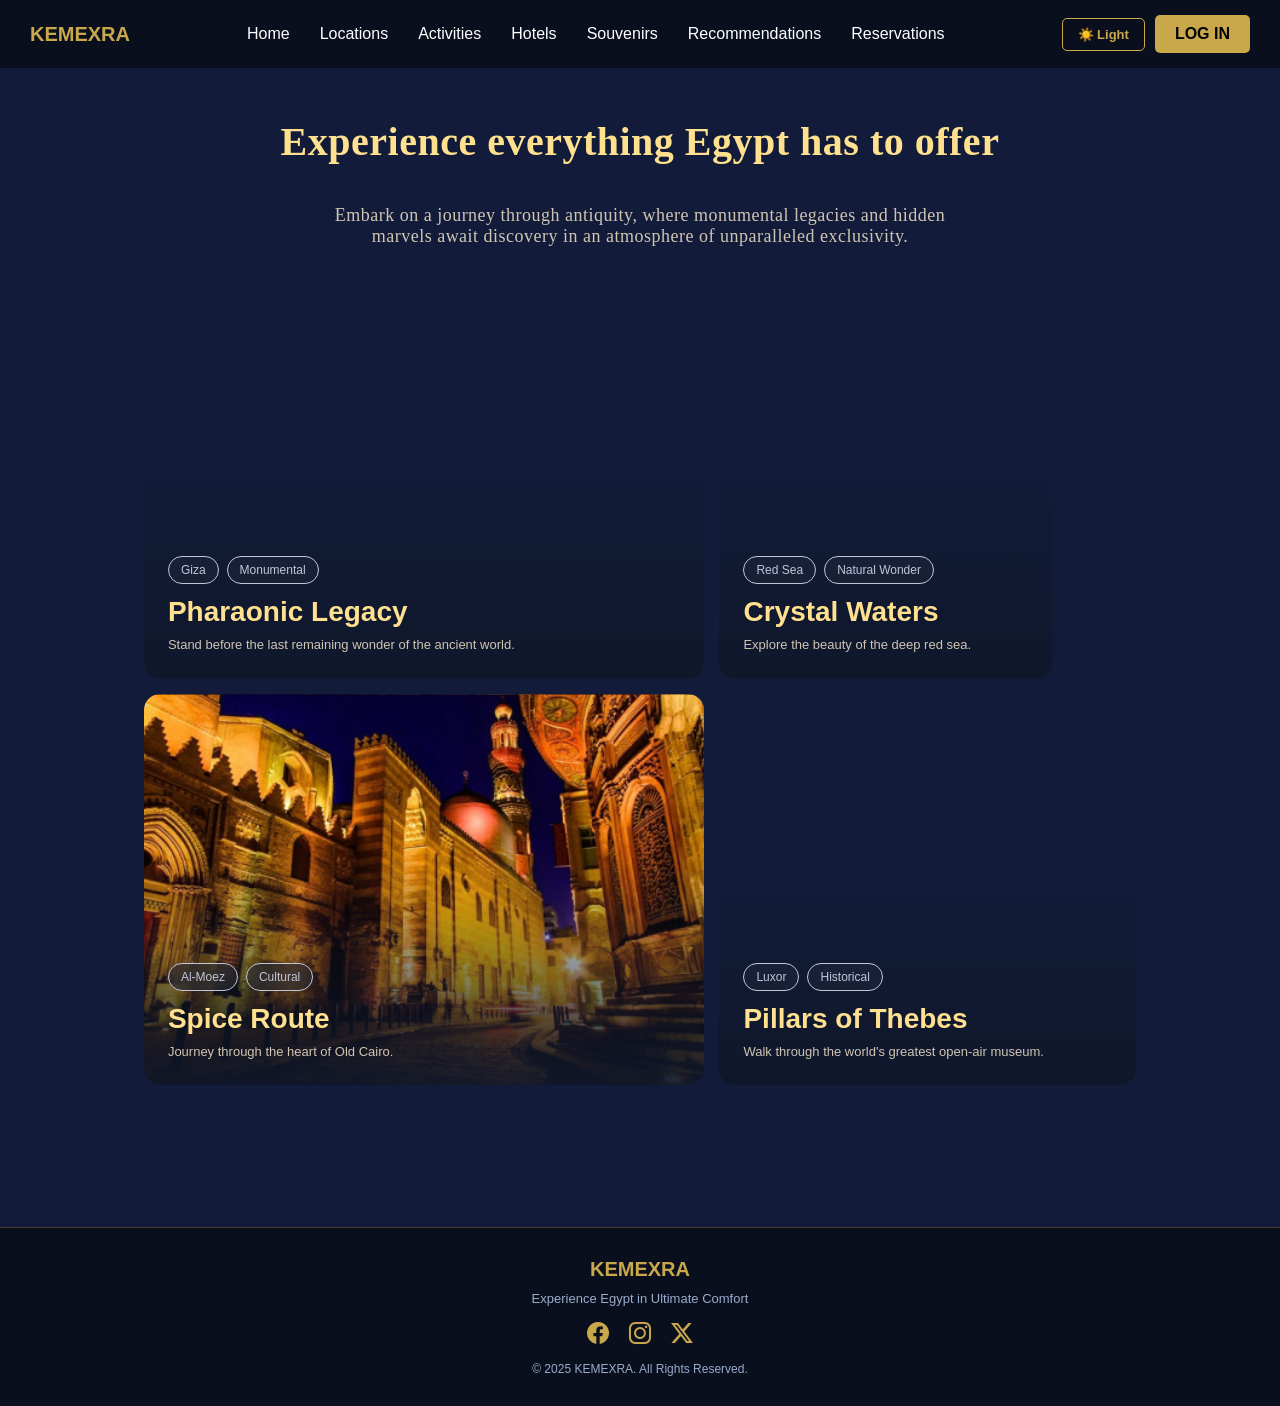
==== activities/activities.html @ dffeea9d "Update activities.html" ====
<!DOCTYPE html>
<html lang="en" dir="ltr">
<head>
    <meta charset="UTF-8">
    <title>KEMEXRA — Page Name</title>
    <link rel="stylesheet" href="https://cdn.jsdelivr.net/npm/bootstrap-icons@1.11.3/font/bootstrap-icons.min.css">
    <link rel="stylesheet" href="shared.css">
    <link rel="stylesheet" href="activities.css">
    <link rel="stylesheet" href="https://cdnjs.cloudflare.com/ajax/libs/font-awesome/6.7.2/css/all.min.css">
</head>
<body>

<!--  navbar  -->
<nav class="navbar">
    <div class="logo">KEMEXRA</div>
    <div class="nav-links">
        <a href="../index.html">Home</a>
        <a href="../locations/locations.html">Locations</a>
        <a href="../activities/activities.html">Activities</a>
        <a href="../hotels/hotels.html">Hotels</a>
        <a href="../souvenirs/souvenirs.html">Souvenirs</a>
        <a href="../Recommendations/rec.html">Recommendations</a>
        <a href="../reservations.html">Reservations</a>
    </div>
    <div style="display:flex; gap:10px; align-items:center;">
        <button class="theme-btn" onclick="toggleTheme()">☀️ Light</button>
        <a class="action-btn" href="login.html">LOG IN</a>
    </div>
</nav>
<!--  Default main page dark-->
<div id="dark-mode-layout">
    <div id="main-stage" class="not-active">
        <div class="yasso-default-activity-page" class="not-active">
        <div class="yasso-title-container">
            <h1 class="yasso-title">Experience everything Egypt has to offer</h1>
            <p class="yasso-title-description">Embark on a journey through antiquity, where monumental legacies and hidden marvels await discovery in an atmosphere of unparalleled exclusivity.</p>
        </div>
    
        <div class="yasso-locations">
            <div class="yasso-card yasso-sphinx" data-location="giza">
                <div class="yasso-tag-container">
                    <span class="yasso-tag">Giza</span>
                    <span class="yasso-tag">Monumental</span>
                </div>
                <h2 class="yasso-card-title">Pharaonic Legacy</h2>
                <p class="yasso-card-description">Stand before the last remaining wonder of the ancient world.</p>
            </div>

            <div class="yasso-card yasso-sharm" data-location="sharm">
                <div class="yasso-tag-container">
                    <span class="yasso-tag">Red Sea</span>
                    <span class="yasso-tag">Natural Wonder</span>
                </div>
                <h2 class="yasso-card-title">Crystal Waters</h2>
                <p class="yasso-card-description">Explore the beauty of the deep red sea.</p>
            </div>

            <div class="yasso-card yasso-luxor" data-location="luxor">
                <div class="yasso-tag-container">
                    <span class="yasso-tag">Luxor</span>
                    <span class="yasso-tag">Historical</span>
                </div>
                <h2 class="yasso-card-title">Pillars of Thebes</h2>
                <p class="yasso-card-description">Walk through the world's greatest open-air museum.</p>
            </div>

            <div class="yasso-card yasso-almoez" data-location="almoez">
                <div class="yasso-tag-container">
                    <span class="yasso-tag">Al-Moez</span>
                    <span class="yasso-tag">Cultural</span>
                </div>
                <h2 class="yasso-card-title">Spice Route</h2>
                <p class="yasso-card-description">Journey through the heart of Old Cairo.</p>
            </div>
        </div>
    </div>
</div>
<!-- Sphinx dark -->
<div id="sphinx-stage" class="not-active">
    <div class="tab-bar">
        <ul class="tab-content">
            <li data-target="sphinx-stage"><i class="bi bi-triangle-fill"></i></li>
            <li data-target="sharm-stage"><i class="bi bi-water"></i></li>
            <li data-target="luxor-stage"><i class="bi bi-bank"></i></li>
            <li data-target="khan-stage"><i class="bi bi-shop-window"></i></li>
            <li data-target="main-stage"><i class="bi bi-house-door-fill"></i></li>
        </ul>
    </div>
    <div class="sphinx-top-page">
        <h2 class="sphinx-title-mini">Giza Plateau</h2>
        <h1 class="sphinx-title">Pharonic Legacy</h1>
        <p class="sphinx-description">Stand before the last remaining wonder of the ancient world. An exclusive journey into the monumental triumphs of a civilization lost to time.</p>
    </div>
    
    <div class="yasso-sphinx-lower">
        <div class="yasso-history">
            <p class="yasso-sphinx-lower-tag">The Genesis</p>
            <h2 class="yasso-sphinx-card-title">Archeticts of Eternity</h2>
            <p class="yasso-sphinx-description">Constructed over 4,500 years ago, the pyramids stand as a testament to human ingenuity and divine ambition. Explore the inner chambers with our resident Egyptologists.</p>
            <a href="#" class="yasso-sphinx-link">Discover History</a>
        </div>
        <div class="yasso-sphinx-card">
            <div class="yasso-mini-icon-color"><i class="bi bi-key-fill"></i></div>
            <h3 class="yasso-mini-card-title">Private access</h3>
            <p class="yasso-mini-card-description">Exclusive before-hours entry to the Sphinx enclosure and private tomb access.</p>
            <a href="#" class="yasso-sphinx-link-low-effort">Request Access -></a>
        </div>
        <div class="yasso-sphinx-card-2">
            <div class="yasso-mini-icon-color"><i class="bi bi-car-front-fill"></i></div>
            <h3 class="yasso-mini-card-title">Dune Treks</h3>
            <p class="yasso-mini-card-description">Tear through the shifting Sahara dunes in high-performance 4x4s as the sun dips below the horizon.</p>
            <a href="#" class="yasso-sphinx-link-low-effort">View Itinerary -></a>
        </div>
    </div>
    <div class="yasso-extra-activity-sphinx">
        <div class="yasso-alittletotheleft">
        <p class="yasso-sphinx-lower-tag">Masterpiece</p>
            <h2 class="yasso-sphinx-card-title">The wonders of Egyptian engineering</h2>
            <p class="yasso-sphinx-description">Venture into the heart of the tombs with expert Egyptologists to witness the ingenuity that defined a civilization.</p>
            <a href="#" class="yasso-sphinx-link">Venture into the tombs</a>
        </div>
    </div>
    
</div>
<!-- Sharm dark -->
<div id="sharm-stage" class="not-active">
    <div class="tab-bar">
        <ul class="tab-content">
            <li data-target="sphinx-stage"><i class="bi bi-triangle-fill"></i></li>
            <li data-target="sharm-stage"><i class="bi bi-water"></i></li>
            <li data-target="luxor-stage"><i class="bi bi-bank"></i></li>
            <li data-target="khan-stage"><i class="bi bi-shop-window"></i></li>
            <li data-target="main-stage"><i class="bi bi-house-door-fill"></i></li>
        </ul>
    </div>
    <div class="sharm-top-page">
        <h2 class="sharm-title-mini">Deep Blue Sharm</h2>
        <h1 class="sharm-title">Red Sea Diving</h1>
        <p class="sharm-description">Descend into a world of vibrant coral gardens and historic shipwrecks. Experience the unparalleled clarity and marine biodiversity of the Red Sea with our expert-guided expeditions.</p>
        <div class="button-placement">
        <button class="btn-primary">Book a Dive</button>
        <button class="btn-secondary">View Equipment</button>
        </div>
    </div>
    <hr class="yasso-line">
    <div class="sharm-lower">
        <div class="sharm-lower-left">
        <div class="yasso-lower-page-text">
            <h1 class="sharm-title">Ras Mohammed National Park</h1>
            <p class="sharm-description">Egypt's premier national park offers dramatic drop-offs, massive gorgonian sea fans, and encounters with pelagic species. Shark Reef and Yolanda Reef are renowned for their staggering currents and nutrient-rich waters that attract schools of barracuda, snappers, and batfish.</p>
            <p class="yasso-sharm-tag"><i class="bi bi-droplet-fill"></i>Depth: 10m-40m+</p>
            <p class="yasso-sharm-tag"><i class="bi bi-geo-alt-fill"></i>Location: Sharm El Sheikh</p>
            <p class="yasso-sharm-tag"><i class="bi bi-alarm-fill"></i>Duration: 2 hours</p>
            <p class="yasso-sharm-tag"><i class="bi bi-people-fill"></i>Group Size: 2-4</p>
            <p class="yasso-sharm-tag"><i class="bi bi-eye-fill"></i>Visibility: Moderate</p>
        </div>
        </div>
        <img class="sharm-lower-right" src="The_cargo_of_the_Yolanda_is_now_home_for_many_kind_of_fishes.jpg">
    </div>
    <div class="sharm-lower-lower">
        <p class="sharm-title-mini">Services</p>
        <h1 class="sharm-title">Equipment & Guides</h1>
        <div class="sharm-cards-lower">
            <div class="sharm-card">
                <div class="sharm-card-icon"><i class="bi bi-water"></i> </div>
                <h2 class="sharm-card-title">
                    Premium Gear Rental
                </h2>
                <p class="sharm-card-description">
                    Top-tier, regularly serviced equipment from leading brands. Including nitrox-compatible computers, regulators, and specialized deep-water thermal protection.
                </p>
                <a href="#" class="sharm-card-link">View Inventory →</a>
            </div>
            <div class="sharm-card">
                <div class="sharm-card-icon"><i class="bi bi-mortarboard-fill"></i></div>
                <h2 class="sharm-card-title">
                    Expert Instruction
                </h2>
                <p class="sharm-card-description">
                    From initial certification to advanced technical diving. Our multilingual PADI & SSI certified master instructors ensure safety and skill mastery.
                </p>
                <a href="#" class="sharm-card-link">Explore Courses →</a>
            </div>
            <div class="sharm-card">
                <div class="sharm-card-icon"><i class="fa-solid fa-ship"></i> </div>
                <h2 class="sharm-card-title">
                    Private Charters
                </h2>
                <p class="sharm-card-description">
                    Exclusive access to pristine dive sites aboard luxury yachts. Customized itineraries, private guides, and gourmet onboard catering for intimate groups.                </p>
                <a href="#" class="sharm-card-link">Charter a Vessel →</a>
            </div>
        </div>
    </div>
</div>
<!--  khan dark -->
<div id="khan-stage" class="not-active">
    <div class="tab-bar">
        <ul class="tab-content">
            <li data-target="sphinx-stage"><i class="bi bi-triangle-fill"></i></li>
            <li data-target="sharm-stage"><i class="bi bi-water"></i></li>
            <li data-target="luxor-stage"><i class="bi bi-bank"></i></li>
            <li data-target="khan-stage"><i class="bi bi-shop-window"></i></li>
            <li data-target="main-stage"><i class="bi bi-house-door-fill"></i></li>
        </ul>
    </div>
    <div class="khan-top-page">
        <p class="khan-title-mini">The spice route</p>
        <h1 class="khan-title">Al-Moez & Bazaar</h1>
        <p class="khan-description">Step into the labyrinth of Islamic Cairo. A sensory journey through centuries of artisanal craftsmanship, exotic spices, and the timeless hum of the historic souks.</p>
        <a href="#" class="yasso-khan-link">Book Guided Walk</a>
        
    </div>
    <hr class="yasso-line">
            <h2 class="khan-lower-title">
                Treasures of the Labyrinth
                <hr class="khan-lower-title-line">
            </h2>
    <div class="khan-lower-page">
        <div class="khan-lower-left">
            <p class="khan-lower-left-mini-title">Sensory Experience</p>
            <h2 class="khan-lower-left-title">The Spice Markets</h2>
            <p class="khan-lower-left-description">Inhale the intoxicating aromas of saffron, cardamom, and frankincense. The spice merchants of Khan el-Khalili continue a trade that has flourished here since the 14th century.</p>
        </div>
        <div class="khan-lower-right">
            <div class="yasso-sphinx-card">
                <div class="yasso-mini-icon-color"><i class="bi bi-cup-hot"></i></div>
            <h3 class="yasso-mini-card-title">Fishawi's cafe</h3>
            <p class="khan-mini-card-description">Sip mint tea in the mirror-lined cafe that has operated continuously for over 200 years.</p>
            </div>
            <div class="yasso-sphinx-card">
                <div class="yasso-mini-icon-color"><i class="bi bi-gem"></i></div>
            <h3 class="yasso-mini-card-title">Artisanal Copper</h3>
            <p class="khan-mini-card-description">Witness coppersmiths crafting intricate trays and lanterns in the Street of the Tentmakers.</p>
            </div>
        </div>
    </div>
    <div class="khan-lower-lower-page">
        <div class="khan-lower-lower-left">
            <h2 class="khan-lower-lower-title">Curated bazar tours</h2>
            <p class="khan-mini-card-description">Navigate the complex alleys with our expert historians. Gain access to private artisan workshops and hidden architectural marvels rarely seen by tourists.</p>
            <a href="#" class="yasso-khan-link">View Itineraries</a>
        </div>
        <div class="khan-lower-lower-right">
        </div>
    </div>
</div>
<!-- Luxor dark-->
 <div id="luxor-stage" class="not-active">
    <div class="tab-bar">
        <ul class="tab-content">
            <li data-target="sphinx-stage"><i class="bi bi-triangle-fill"></i></li>
            <li data-target="sharm-stage"><i class="bi bi-water"></i></li>
            <li data-target="luxor-stage"><i class="bi bi-bank"></i></li>
            <li data-target="khan-stage"><i class="bi bi-shop-window"></i></li>
            <li data-target="main-stage"><i class="bi bi-house-door-fill"></i></li>
        </ul>
    </div>
    <div class=" luxor-upper">
        <p class="khan-title-mini">The pillars of thebes</p>
        <h1 class="khan-title">Luxor & Temples</h1>
        <p class="khan-description">Navigate the sprawling columns of the New Kingdom. Stand amidst a forest of stone where the ingenuity of ancient architects turned desert dust into an eternal testament of power.</p>

    </div>
    <div class="luxor-filler">
        <p class="luxor-filler1">Karnak</p>
        <p class="luxor-filler2">Luxor</p>
        <p class="luxor-filler2">West bank</p>
    </div>
        <hr class="yasso-line">
        <div class="luxor-lower">
        <h1 class="khan-title">The Great temple of Amun</h1>
        <p class="luxor-lower-description">A vast open-air museum and the largest religious building ever constructed.</p>
        <div class="luxor-lower-lower">
            <div class="luxor-lower-lower-left">
             <p class="luxor-lower-lower-left-description">Archaeological Curation</p>
             <h2 class="khan-title">Hypostyle Hall</h2>
             <p class="luxor-lower-description">Wander among 134 colossal columns, some reaching 70 feet high, intricately carved with the exploits of ancient kings.</p>
            </div>
            <div class="luxor-lower-lower-right">
               <div class="luxor-lower-lower-right-card1">
                <div class="luxor-lower-lower-right-card-icon"><i class="bi bi-compass-fill"></i></div>
                <h2 class="khan-title">Guided Expiditions</h2>
                <p class="khan-lower-lower-left-description">Expert Egyptologists reveal the deciphered secrets of the soaked lake and obelisks</p>
                <a href="#" class="yasso-luxor-link">Reserve a tour</a>
               </div>
               <div class="luxor-lower-lower-right-card2">
                <div class="luxor-lower-lower-right-card-icon"><i class="bi bi-eye-fill"></i> </div>
                <h2 class="khan-title">Night Illumination</h2>
                <p class="khan-lower-lower-left-description">Witness the sanctuary transformed under shadows and theatrical lighting.</p>
               </div>
            </div>
        </div>
        </div>
 </div>
  </div>
 <!-- light mode-->

 <div class="tab-bar-light">
        <ul class="tab-light-content">
            <li data-target="giza-light"><i class="bi bi-triangle-fill"></i></li>
            <li data-target="sharm-light"><i class="bi bi-water"></i></li>
            <li data-target="luxor-light"><i class="bi bi-bank"></i></li>
            <li data-target="khan-light"><i class="bi bi-shop-window"></i></li>
            <li data-target="main-stage-light"><i class="bi bi-house-door-fill"></i></li>
        </ul>
        </div>
 <div class="light-mode-layout">
    <!-- main light-->

    <div id="main-stage-light" class="not-active">
        <div class="yasso-main-upper">
        <h1 class="yasso-title-main-light">Unveil the Mysteries of the Nile</h1>
        <p class="yasso-title-description-light">From the sun-drenched pyramids to the vibrant depths of the Red Sea, curate your ultimate Egyptian odyssey with KEMEXRA's exclusive experiences.</p>
        </div>
        <div class="yasso-double-cards-light">
            <div class="yasso-card1-left">

            </div>
            <div class="yasso-card1-right">
                <h2 class="card-upper-tag">Giza Pleateau</h2>
                <h1 class="card-title-light">Pharaonic Legacy</h1>
                <p class="card-description-light">Stand before the last remaining wonder of the ancient world. An exclusive journey into the monumental triumphs of a civilization lost to time.</p>
                <a href="#" class="yasso-card-link-light" data-location="giza-light">Explore experience →</a>
            </div>
        </div>
        <div class="yasso-double-cards-light">
            
            <div class="yasso-card2-right">
                <h2 class="card-upper-tag">Sharm El Sheikh</h2>
                <h1 class="card-title-light">Deep Blue Sharm</h1>
                <p class="card-description-light">Dive into the pristine waters of the Red Sea. Discover vibrant coral reefs and marine life in a world-class underwater sanctuary, guided by master divers.</p>
                <a href="#" class="yasso-card-link-light" data-location="sharm-light">Explore experience →</a>
            </div>
            <div class="yasso-card2-left">
            </div>
        </div>
        <div class="yasso-middle-card">
            <div class="yasso-middle-card-content">
                <h2 class="card-upper-tag">Luxor</h2>
                <h1 class="middle-card-title-light">The Pillars of Thebes</h1>
                <div class="just-to-have-the-link-be-on-the-right"><p class="middle-card-description-light">Walk among the colossal columns of Karnak and the Valley of the Kings. Witness the majestic scale of ancient architectural mastery under the desert sun. </p> <a href="#" class="yasso-middle-card-link" data-location="luxor-light">Explore experience →</a></div>
            </div>
        </div>
        <div class="yasso-double-cards-light">
            <div class="yasso-card3-left">

            </div>
            <div class="yasso-card1-right">
                <h2 class="card-upper-tag">cairo</h2>
                <h1 class="card-title-light">The Gilded Labyrinth</h1>
                <p class="card-description-light">Trace the glow of a thousand brass lanterns through Cairo's medieval heart. A curated twilight passage through spice-scented alleyways and the living history of the Fatimid era.</p>
                <a href="#" class="yasso-card-link-light" data-location="almoez-light">Explore experience →</a>
            </div>
        </div>
    </div>
    <!-- giaz light-->
    <div id="giza-light" class="not-active">
        
        <div class="yasso-giza-light-upper">
            <div class="giza-light-upper-content">
            <h2 class="giza-upper-tag">Monumental Heritage</h2>
            <p class="giza-light-upper-title">The pyramids of Giza</p>
            <p class="giza-light-upper-description">Witness the enduring legacy of the Pharaohs. An architectural marvel that has stood the test of millennia, bathed in the golden light of the Egyptian sun.</p>
        </div>
        </div>
        <div class="yasso-giza-light-middle">
            <p class="giza-light-middle-title">The Giza plateau</p>
        </div>
        <hr class="yasso-line">
        <div class="yasso-double-cards-light">
            <div class="yasso-giza-card-left">
                <h2 class="yasso-giza-card-title">Echoes of Eternity</h2>
                <p class="yasso-giza-card-description">The Giza plateau is home to the most iconic monuments of the ancient world. Constructed over 4,500 years ago, these immense structures were designed to protect the pharaohs' bodies and guide them into the afterlife. The precision of their construction remains a subject of awe and study to this day.</p>
            <div class="time-to-visit">
                
                <div class="time-to-visit-content">
                    <div class="logo-color-time"><i class="bi bi-brightness-high"></i></div>
                    <div class="time-to-visit-text">
                        <p class="best"> Best time to visit</p>
                        <p class="october"> October to April (Cooler Climate)</p>
                    </div>
                </div>

            </div>
            </div>

            <div class="yasso-giza-card-right">

            </div>
        </div>
        <hr class="yasso-line">
        <h2 class="giza-light-middle-title">Discover Architectural Marvels</h2>
        <div class="giza-lower-cards">
            <div class="card">
                <div class="card1-upper">
                    <p class="card-tag-giza">Khufu</p>
                </div>
                <div class="card-lower">
                    <p class="card-title">The great pyramid</p>
                    <p class="card-description">The oldest and largest of the three pyramids, originally standing at 146.6 meters. It was the tallest man-made structure in the world for over 3,800 years.</p>
                </div>
            </div>
            <div class="card">
                <div class="card2-upper">
                    <p class="card-tag-giza">Khafre</p>
                </div>
                <div class="card-lower">
                    <p class="card-title">The great sphinx</p>
                    <p class="card-description">A mythical creature with the body of a lion and the head of a human, believed to represent Pharaoh Khafre. It stands as a timeless guardian of the plateau.</p>
                </div>
            </div>
            <div class="card">
                <div class="card3-upper">
                    <p class="card-tag-giza">Menkaure</p>
                </div>
                <div class="card-lower">
                    <p class="card-title">Pyramid of Menkaure</p>
                    <p class="card-description">The smallest of the three main pyramids, noted for its complex internal chambers and the remains of its original red granite casing.</p>
                </div>
            </div>
        </div>
    </div>
    <!-- sharm light-->
     <!-- side not the only reason i no longer use yass-something is because i thought we were going to merge everything into one CSS folder but now that we're allowed to have multiple CSS folders thats not the case so, you will be missed "yasso-" naming method, gone too soon but still in my heart-->
    <div id="sharm-light" class="not-active">
        <div class="sharm-upper-light">
            <p class="sharm-upper-light-tag">Underwater Exploration</p>
            <h1 class="sharm-upper-light-title">Deep Blue Sharm</h1>
            <p class="sharm-upper-light-description">Descend into the vibrant ecosystems of the Red Sea. Experience world-class diving and pristine coral reefs in unparalleled luxury.</p>
        </div>
        <div class="sharm-lower-upper-light">
            <p class="sharm-lower-upper-light-item">Overview</p>
            <p class="sharm-lower-upper-light-item">Diving Expeditions</p>
            <p class="sharm-lower-upper-light-item">Snorkeling</p>
            <p class="sharm-lower-upper-light-item">Marine Conservation</p>
        </div>
        <hr class="yasso-line">
        <h1 class="Mid-sharm-light-title">The Coral Gardens</h1>
        <div class="mid-sharm-content">
            <div class="mid-sharm-left">
                <p class="sharm-lower-tag"><i class="bi bi-star"></i>Featured</p>
                <h2 class="sharm-lower-title">Ras Mohammed Reserve</h2>
                <p class="sharm-lower-description">Discover vertical walls plunging into the abyss, teeming with pelagic fish and spectacular coral formations.</p>
            </div>
            <div class="mid-sharm-right">
                <div class="sharm-icon"><i class="fa-solid fa-fish-fins"></i></div>
                <p class="mid-sharm-right-title">Private Charters</p>
                <p class="mid-sharm-right-description">Elevate your underwater journey with our exclusive yacht charters. Accompanied by marine biologists, explore untouched dive sites away from the crowds.</p>
                <a href="#" class="mid-sharm-right-link">Charter a Vessel →</a>
            </div>
            
        </div>
        <div class="sharm-bottom">
                <div class="conditions">
                    <p class="conditions-title">Conditions & Clarity</p>
                    <div class="just-to-split-conditions">
                    <div class="left-conditions">
                        <p class="condition">Visibility</p>
                        <hr class="conditions-line">
                        <p class="condition">Water Temp</p>
                        <hr class="conditions-line">
                        <p class="condition">Difficulty</p>
                        <hr class="conditions-line">
                        <p class="condition">Preferred Season</p>
                    </div>
                    <div class="right-conditions">
                        <p class="condition">30m</p>
                        <hr class="conditions-line">
                        <p class="condition">25°C</p>
                        <hr class="conditions-line">
                        <p class="condition">Moderate</p>
                        <hr class="conditions-line">
                        <p class="condition">June to October</p>
                    </div>
                    </div>
                </div>
                <div class="description">
                    <h2 class="description-title">Shallow Water Snorkeling</h2>
                    <p class="actual-description">For those who prefer to stay near the surface, our guided snorkeling tours offer a window into a kaleidoscopic world of soft corals and gentle sea turtles just meters from our pristine beaches.</p>
                    <a href="#" class="description-link">Explore spots ></a>
                </div>
                <div class="image"></div>
            </div>
    </div>
    <!-- luxor light -->
     <div id="luxor-light" class="not-active">
        <div class="luxor-upper-light">
            <p class="yasso-luxor-upper-light-tag">Luxor & Aswan</p>
            <p class="yasso-luxor-upper-light-title">The pillars of Thebes</p>
            <p class="yasso-luxor-upper-light-description">Walk among the colossal ruins of ancient empires. Experience the timeless majesty of Karnak and the sacred beauty of Luxor Temple along the life-giving Nile.</p>
        </div>
        <div class="active-stuff-luxor-light">
            <p class="active-stuff-luxor-light-thingie">Overview</p>
            <p class="active-stuff-luxor-light-thingie">Karnak Temple</p>
            <p class="active-stuff-luxor-light-thingie">Luxor Temple</p>
            <p class="active-stuff-luxor-light-thingie">Philae Temple</p>
        </div>
        <hr class="yasso-line">
        <div class="luxor-middle-light">
            <div class="luxor-middle-light-left">
                <p class="luxor-middle-light-right-title">Monuments of eternity</p>
                <p class="luxor-middle-light-right-description">Theban monuments stand as a testament to the power and devotion of pharaohs past. From the sprawling complex of Karnak, dedicated to the god Amun, to the elegant colonnades of Luxor Temple in the heart of the city, every stone tells a story of divine right and earthly grandeur.</p>
                <p class="luxor-middle-light-right-explore">Explore History→</p>
            </div>
            <div class="luxor-middle-light-right">
            </div>
        </div>
        <p class="lower-middle-luxor-light-title-but-not-that-big">Sacred Precincts</p>
        <div class="luxor-lower-upper-light"> <!--I'm so tired boss-->
            <div class="luxor-lower-upper-left">
                <p class="luxor-lower-upper-tag">Karnak Complex</p>
                <p class="luxor-lower-upper-title">The Hypostyle Hall</p>
            </div>
            <div class="luxor-lower-upper-right">
                <p class="luxor-lower-upper-right-icon"><i class="bi bi-sun"></i></p>
                <p class="luxor-lower-upper-right-title">Solar Alignment</p>
                <p class="luxor-lower-upper-right-description">Witness the architectural precision that aligns these ancient structures perfectly with solstices.</p>
            </div>
        </div>
        <div class="luxor-lower-lower-light">
            <div class="luxor-lower-lower-light-left">
                <p class="luxor-lower-lower-light-left-icon"><i class="bi bi-droplet"></i></p>
                <p class="luxor-lower-lower-light-left-title">The Sacred Lake</p>
                <p class="luxor-lower-lower-light-left-description">Used by priests for purification rituals before entering the inner sanctums.</p>
            </div>
            <div class="luxor-lower-lower-light-right">
                <p class="luxor-lower-lower-right-light-tag">Luxor Temple</p>
                <p class="luxor-lower-lower-right-light-title">Avenue of Sphinxes</p>
            </div>
            
            </div>
        </div>
    
    <div id="khan-light" class="not-active">
            <div class="khan-upper-light">
                <p class="khan-light-upper-tag">Historical District</p>
                <p class="khan-light-upper-title">The Spice Route Bazaar</p>
                <p class="khan-light-upper-description">Wander through centuries of history in the labyrinthine alleys of Al-Moez Street and Khan el-Khalili.</p>
            </div>
            <div class="filler-content-i-dont-know-anymore">
                <p class="filler-content">Overview</p>
                <p class="filler-content">Artisan</p>
                <p class="filler-content">Spice Markets</p>
                <p class="filler-content">Cafes & Dining</p>
                <p class="filler-content">Map</p>
            </div>
           
        <hr class="yasso-line">
            <div class="khan-light-middle">
                <div class="khan-light-middle-left">
                    <p class="khan-light-middle-title">A Living Museum of Islamic Cairo</p>
                    <p class="khan-light-middle-description">Step back in time as you traverse Al-Moez Street, arguably the greatest concentration of medieval architectural treasures in the Islamic world. Adjacent lies the famed Khan el-Khalili, a sprawling bazaar where the scent of cardamom and saffron has mingled with the sound of coppersmiths for over 600 years.</p>
                    <p class="khan-light-middle-tag"><i class="bi bi-clock"></i> Best visited late afternoon</p>
                </div>
                    <div class="khan-light-middle-middle">
                </div>
                    <div class="khan-light-middle-right">
                </div>
            </div>
        <p class="khan-lower-title-left">Curated Experiences</p>
        <hr class="yasso-line">
        <div class="khan-lower-lower-light">
            <div class="khan-lower-lower-light-left">
                <p class="khan-lower-lower-light-left-tag">Artisan Quarter</p>
                <p class="khan-lower-lower-light-left-title">The Coppersmiths' Alley</p>
                <p class="khan-lower-lower-light-left-description">Witness master artisans shaping raw metal into exquisite lanterns and trays using techniques passed down through generations.</p>
            </div>
            <div class="khan-lower-lower-light-right">
                <div class="khan-lower-lower-light-card">
                    <p class="khan-lower-lower-light-card-icon"><i class="bi bi-cup-hot"></i></p>
                    <p class="khan-lower-lower-light-card-title">El Fishawy Cafe</p>
                    <p class="khan-lower-lower-light-card-description">Sip traditional mint tea in Cairo's oldest cafe, a mirror-lined establishment that has been open continuously for centuries.</p>
                    <a href="#" class="khan-lower-lower-light-card-link">Discover →</a>
                </div>
                <div class="khan-lower-lower-light-card">
                    <p class="khan-lower-lower-light-card-icon"><i class="fa-brands fa-fort-awesome"></i></p>
                    <p class="khan-lower-lower-light-card-title">Qalawun Complex</p>
                    <p class="khan-lower-lower-light-card-description">Step into the golden age of the Mamluks. At the heart of Al-Muizz Street, the Qalawun Complex stands as a breathtaking convergence of light and stone, where sun-drenched stained glass illuminates centuries of history.</p>
                    <a href="#" class="khan-lower-lower-light-card-link">Discover →</a>
                </div>
            </div>
        </div>
        </div>
    </div>
<!--  footer  -->
<footer>
    <p class="footer-logo">KEMEXRA</p>
    <p class="footer-tagline">Experience Egypt in Ultimate Comfort</p>
    <div class="footer-socials">
        <a href="#"><i class="bi bi-facebook"></i></a>
        <a href="#"><i class="bi bi-instagram"></i></a>
        <a href="#"><i class="bi bi-twitter-x"></i></a>
    </div>
    <p class="footer-copy">&copy; 2025 KEMEXRA. All Rights Reserved.</p>
</footer>

<script src="shared.js"></script>
<script src="activities.js"></script>
</body>
</html>
---- activities/shared.css ----
* {
    margin: 0;
    padding: 0;
    box-sizing: border-box;
}

body {
    background-color: #121c3a;
    font-family: sans-serif;
}

/* عاكس الالوان */
html.light-mode {
    filter: invert(1) hue-rotate(180deg);
}

/* الناف بار*/
.navbar {
    display: flex;
    justify-content: space-between;
    align-items: center;
    padding: 15px 30px;
    color: white;
    background-color: #0a0f1e;
    position: sticky;
    top: 0;
    z-index: 1000;
}
.navbar a {
    text-decoration: none;
    color: white;
}
.navbar a:hover {
    color: #c9a84c;
}
.nav-links {
    display: flex;
    gap: 30px;
}
.logo {
    font-size: 20px;
    font-weight: bold;
    color: #c9a84c;
}
.theme-btn {
    background-color: transparent;
    border: 1px solid #c9a84c;
    color: #c9a84c;
    padding: 8px 15px;
    border-radius: 5px;
    cursor: pointer;
    font-weight: bold;
    transition: 0.3s;
    font-size: 13px;
}
.action-btn {
    background-color: #c9a84c;
    padding: 10px 20px;
    border-radius: 5px;
    color: black !important;
    font-weight: bold;
    display: inline-block;
    text-decoration: none;
}

/* الفوتر*/
footer {
    background-color: #0a0f1e;
    color: #9aaccc;
    text-align: center;
    padding: 30px;
    border-top: 1px solid rgba(201, 168, 76, 0.3);
    margin-top: 40px;
}
.footer-logo {
    color: #c9a84c;
    font-size: 20px;
    font-weight: bold;
    margin-bottom: 10px;
}
.footer-tagline {
    font-size: 13px;
    margin-bottom: 15px;
}
.footer-socials {
    display: flex;
    justify-content: center;
    gap: 20px;
    font-size: 22px;
    margin-bottom: 15px;
}
.footer-socials a {
    color: #c9a84c;
    transition: 0.3s;
}
.footer-socials a:hover {
    color: white;
}
.footer-copy {
    font-size: 12px;
}
html.light-mode .light-mode-layout {
    filter: invert(1) hue-rotate(180deg);
}
.tab-bar-light {
    display: none;
}
html.light-mode .tab-bar-light {
    display: flex;
}
---- activities/activities.css ----
/*------------------------------------------------------------------------------------------------------*/
/*just classes to show which's gon be active and which's not, legit just 2 lines, the problem is going to be swapping*/
/*may god help me, i havent studied JS yet as of 28th of april*/
.not-active{
    display: none;
}
.active{
    display: block;
}
/* Default main page */
.yasso-title-container{
    display: flex;
    flex-direction: column;
    align-items: center;
    justify-content: center;
    gap: 40px;
    margin-top: 50px;
}
.yasso-title{
    color: #FFE08F;
    font-family: Liberation Serif, serif;
    font-size: 40px;
    font-style: normal;
    font-weight: 700;
    line-height: normal;
    letter-spacing: 0.5px;
}
.yasso-title-description{
    color: #D0C5B2;
    font-family:Cambria, Cochin, Georgia, Times, 'Times New Roman', serif;
    font-size: 18px;
    font-style: normal;
    font-weight: 400;
    line-height: normal;
    letter-spacing: 0.5px;
    margin: auto;
    text-align: center;
    max-width: 50%;
    margin-bottom: 40px;
}

.yasso-locations {
    display: grid;
    grid-template-columns: repeat(9, 1fr);
    grid-template-rows: repeat(9, 1fr);
    gap: 15px;
    height: 100vh;
}

/* shared card */
.yasso-card {
    display: flex;
    flex-direction: column;
    justify-content: flex-end;
    align-items: flex-start;
    padding: 24px;
    border-radius: 16px;
    position: relative;
    overflow: hidden;
    cursor: pointer;
    background-size: cover;
    background-position: center;
    transition: transform 0.3s ease;
}
.yasso-card:hover {
    transform: scale(1.03);
}
.yasso-tag-container {
    display: flex;
    gap: 8px;
    margin-bottom: 12px;
}
.yasso-tag {
    color: #C2C6DB;
    background: rgba(30, 41, 59, 0.5);
    backdrop-filter: blur(8px);
    border: 1px solid #C2C6DB;
    border-radius: 30px;
    padding: 6px 12px;
    font-size: 12px;
}

.yasso-card-title {
    color: #FFE08F;
    font-size: 28px;
    font-weight: 700;
    margin: 0 0 8px 0;
}
.yasso-card-description {
    color: #D0C5B2;
    font-size: 13px;
    line-height: 1.4;
    margin: 0;
}
.yasso-sphinx { 
    grid-area: 1 / 2 / 5 / 6; 
    background-image: linear-gradient(to bottom, transparent 40%, rgba(15, 23, 42, 0.95)),
    url('https://lh3.googleusercontent.com/aida-public/[base64]'); 
}
.yasso-sharm { 
    grid-area: 1 / 6 / 5 / 9; 
    width: 80%;
    background-image: linear-gradient(to bottom, transparent 40%, rgba(15, 23, 42, 0.95)),
    url('https://lh3.googleusercontent.com/aida-public/[base64]'); 
}
.yasso-almoez { 
    grid-area: 5 / 2 / 9 / 6; 
    background-image: linear-gradient(to bottom, transparent 40%, rgba(15, 23, 42, 0.95)),
    url('almoez.jpg'); 
}
.yasso-luxor { 
    grid-area: 5 / 6 / 9 / 9; 
    background-image: linear-gradient(to bottom, transparent 40%, rgba(15, 23, 42, 0.95)),
    url('https://lh3.googleusercontent.com/aida-public/[base64]'); 
}
/* sphinx dark */
.tab-bar {
    display: flex;
    flex-direction: column;
    height: 100vh;
    width: 50px;
    justify-content: space-between;
    align-items: center;
    color: white;
    background-color: #0a0f1e;
    position: fixed; 
    /* relative to the browser window and will overlap things unless a margin is added */
    left: 0;
    top: 65px;
    /* offsets the element from the top of the page so it doesn't overlap the navbar */
    z-index: 10000;
}
.tab-content{
    height: 100%;
}
.tab-content li {
    list-style: none;
    cursor: pointer;
    color: #a7acc2;
    margin: 0 10px;
    font-size: 20px;
    margin-bottom: 20px;
    padding: 10px;
    border-radius: 5px;
    transition: background-color 0.2s ease, color 0.2s ease;
}
.tab-content li:hover {
    background-color: #a7acc2;
    color: #0a0f1e;
}
.tab-content li.active {
    background-color: #a7acc2;
    color: #0a0f1e;
}
.sphinx-top-page{
    margin-left: 50px;
    margin-bottom: 50px;
    background-image: 
        /* NOTE: 1: linear gradient is a gradient that goes from top to bottom. I legitemately didn't even know you could have it
        go from top to bottom i thought it was only one static value that you cant change*/
        /*NOTE 2: rgba(R value, G value, B value, opacity value)*/
        linear-gradient(
            to bottom, 
            rgba(18, 28, 58, 0.65) 0%,    /* starts at the top by having a moderate effect*/
            rgba(18, 28, 58, 0.45) 35%,  /* Stay the same until about 35% of the way (35% is a rough estimation) */
            rgba(18, 28, 58, 0.85) 65%,/* Start darkening harder at 65% and its noticable*/
            rgba(18, 28, 58, 0.95) 80%, /* darkens much harder at about 80%*/
            rgba(18, 28, 58, 1) 100%  /* fully just dark at the bottom*/
        ), url('https://lh3.googleusercontent.com/aida-public/[base64]');
    height: 65vh;  /* a rough estimate of the height of the image, i genuinely don't know how to calculate this */
    width: auto;
    /* this image will repeat by default, so to fix that i'll write the following */
    background-size: cover;
    background-position: center 30%; /* the 30% is so that the image shows sphinx's face*/
    background-repeat: no-repeat;
    display: flex; /* this will make the text appear on top of the image at the bottom */
    flex-direction: column;
    justify-content: flex-end;
    padding: 60px;
}
.sphinx-title-mini{
    color: #FFE08F;
    font-size: 14px;
    text-transform: uppercase;
    letter-spacing: 3px;
    margin-bottom: 8px;
}
.sphinx-title{
    font-family: manorope;
    color: #d5e3ff;
    font-size: 40px;
    font-weight: 700;
    line-height: 1.2;
    margin-bottom: 16px;
    text-shadow: 2px 4px 10px rgba(0, 0, 0, 0.5);
}
.sphinx-description{
    font-family: serif;
    width: fit-content;
    color: #d5e3ff;
    font-weight: 400;
    font-size: 16px;
    max-width: 550px;
    line-height: 1.6;
    margin-top: 15px;
}

.yasso-sphinx-lower {
    display: grid;
    grid-template-columns: 600px 300px;
    grid-template-rows: auto auto;
    gap: 20px;
    padding: 40px 60px 40px 110px;
    margin-left: 0;
}
.meow{
    margin-left: 23%;
}

.yasso-history {
    
    grid-column: 1;
    grid-row: 1 / span 2;
    background-image: linear-gradient(
        to right,
        rgba(14, 34, 59, 1) 0%,
        rgba(14, 34, 59, 0.9) 55%,
        rgba(14, 34, 59, 0.5) 70%,
        rgba(14, 34, 59, 0) 100%
    ), url('pyramids_navy.jpg');
    border-radius: 10px;
    background-size: cover;
    background-position: center;
    background-repeat: no-repeat;
    display: flex;
    text-align: left;
    flex-direction: column;
    justify-content: flex-end;
    padding: 40px;
    height: 58.5vh;
    width: 100%;
    transition: transform 0.3s ease, filter 0.3s ease;
    cursor: pointer;
}

.yasso-sphinx-card {
    grid-column: 2;
    grid-row: 1;
    display: flex;
    flex-direction: column;
    justify-content: flex-start;
    align-items: flex-start;
    width: 100%;
    height: auto;
    border: 1px solid #FFE08F;
    background-color: #0d2139;
    padding: 24px;
    border-radius: 16px;
    cursor: pointer;
    transition: transform 0.3s ease;
}

.yasso-sphinx-card-2 {
    grid-column: 2;
    grid-row: 2;
    display: flex;
    flex-direction: column;
    justify-content: flex-start;
    align-items: flex-start;
    width: 100%;
    height: auto;
    background-color: #0d2139;
    border: 1px solid #FFE08F;
    padding: 24px;
    border-radius: 16px;
    cursor: pointer;
    transition: transform 0.3s ease;
}
.yasso-sphinx-link{
    font-size: 14px;
    font-weight: 600;
    color: #0a0f1e;
    font-family:'Gill Sans', 'Gill Sans MT', Calibri, 'Trebuchet MS', sans-serif;
    background-color: #dabe78;
    box-shadow: 0 0 18px rgba(230, 195, 100, 0.5);
    border-radius: 5px;
    width: fit-content;
    padding: 12px 24px;
    text-decoration: none;
    display: inline-flex;
    align-items: center;
    gap: 6px;
    margin-bottom: 40px;
    margin-left: 0;
    transition: gap 0.2s ease;
}
.yasso-sphinx-link-low-effort{
    font-size: 14px;
    font-weight: 600;
    color: #e6c364;
    text-decoration: none;
    display: inline-flex;
    align-items: center;
    gap: 6px;
    margin-top: 4px;
}
.yasso-history:hover {
    filter: brightness(1.2);
    transform: scale(1.02);
}
.yasso-sphinx-lower-tag{
    color: #FFE08F;
    font-size: 10px;
    font-family:'Lucida Sans', 'Lucida Sans Regular', 'Lucida Grande', 'Lucida Sans Unicode', Geneva, Verdana, sans-serif;
    text-transform: uppercase;
    letter-spacing: 3px;
    margin-bottom: 20px;
    margin-left: 0;
    border: 1px, solid #FFE08F;
    padding: 8px;
    width: fit-content;
    text-align: center;
}
.yasso-sphinx-description
{
    font-family:'Gill Sans', 'Gill Sans MT', Calibri, 'Trebuchet MS', sans-serif;
    width: 2000px;
    color: #d5e3ff;
    font-weight: 400;
    font-size: 16px;
    max-width: 550px;
    line-height: 1.6;
    margin-left: 0;
}
.yasso-sphinx-card-title{
    color: #d5e3ff;
    font-family: manorope;
    margin-left: 0;
    font-size: 25px;
    font-weight: 700;
    line-height: 1.2;
    margin-bottom: 16px;
    text-shadow: 2px 4px 10px rgba(0, 0, 0, 0.5);
}
.yasso-sphinx-card {
    grid-column: 2;
    grid-row: 1;
    display: flex;
    flex-direction: column;
    justify-content: flex-start;
    align-items: flex-start;
    width: 100%;
    height: auto;
    border: 1px solid #FFE08F;
    background-color: #0d2139;
    padding: 24px;
    border-radius: 16px;
    cursor: pointer;
    transition: transform 0.3s ease;
}
.yasso-sphinx-card:hover {
    transform: scale(1.04);
}
.yasso-mini-icon-color{
    color: #FFE08F;
    font-size: 30px;
    margin-bottom: 16px;
}
.yasso-mini-card-title{
    color: #d5e3ff;
    font-family: manorope;
    font-weight: 700;
    line-height: 1.2;
    margin-bottom: 16px;
    text-shadow: 2px 4px 10px rgba(0, 0, 0, 0.5);
}
.yasso-mini-card-description{
    font-family:'Gill Sans', 'Gill Sans MT', Calibri, 'Trebuchet MS', sans-serif;
    color: #d5e3ff;
    font-weight: 400;
    font-size: 16px;
    line-height: 1.6;
}
.yasso-sphinx-card-2 {
    grid-column: 2;
    grid-row: 2;
    display: flex;
    flex-direction: column;
    justify-content: flex-start;
    align-items: flex-start;
    width: 100%;
    height: auto;
    background-color: #0d2139;
    border: 1px solid #FFE08F;
    padding: 24px;
    border-radius: 16px;
    cursor: pointer;
    transition: transform 0.3s ease;
}
.yasso-sphinx-card-2:hover {
    transform: scale(1.04);
}
.yasso-extra-activity-sphinx{
    background-image: linear-gradient(
        to right,
        rgba(18, 28, 58, 1) 0%,
        rgba(18, 28, 58, 0.9) 55%,
        rgba(18, 28, 58, 0.8) 70%,
        rgba(18, 28, 58, 0.67) 100%
    ), url('https://lh3.googleusercontent.com/aida-public/[base64]');
    border-radius: 10px;
    background-size: cover;
    background-position: center;
    background-repeat: no-repeat;
    display: flex;
    text-align: left;
    flex-direction: column;
    justify-content: flex-end;
    height: 40vh;
    width: auto;
    margin-top: 40px;
    margin-left: 110px;
    margin-right: 60px;
    transition: transform 0.3s ease, filter 0.3s ease;
    cursor: pointer;
}
.yasso-alittletotheleft{
    margin-left: 80px;
}
.yasso-extra-activity-sphinx:hover {
    transform: scale(1.04);
}
/* sharm dark*/
.sharm-top-page{
    margin-top: 5%;
    background-image: linear-gradient(
    to bottom,
    rgba(18, 28, 58, 0.4) 0%,
    rgba(18, 28, 58, 0.6) 40%,
    rgba(18, 28, 58, 0.85) 65%,
    rgba(18, 28, 58, 1) 100%
), url('What-are-the-best-snorkeling-and-diving-spots-in-Sharm-El-Sheikh.jpg');
    height: 65vh;
    width: auto;
    background-size: cover;
    background-position: center 30%;
    background-repeat: no-repeat;
    display: flex; 
    flex-direction: column;
    justify-content: flex-end;
    padding: 60px;
}
.btn-primary {
    background-color: #e6c364;
    color: #0e1e3a;
    border: none;
    padding: 12px 24px;
    font-size: 14px;
    font-weight: 600;
    cursor: pointer;
    transition: background-color 0.2s ease;
}

.btn-primary:hover {
    background-color: #d4ae4e;
}

.btn-secondary {
    background-color: transparent;
    color: #ffffff;
    border: 1px solid #ffffff;
    padding: 12px 24px;
    font-size: 14px;
    font-weight: 600;
    cursor: pointer;
    transition: background-color 0.2s ease, color 0.2s ease;
}

.btn-secondary:hover {
    background-color: #ffffff;
    color: #0e1e3a;
}
.button-placement{
    display: flex;
    flex-direction: row;
    gap: 30px;
    margin-left: 30px;
    margin-top: 30px;
}
.sharm-title-mini{
    color: #e6c364;
    font-size: 14px;
    text-transform: uppercase;
    letter-spacing: 3px;
    margin-bottom: 8px;
    margin-left: 30px;
}
.sharm-title{
    font-family: manorope;
    color: #d5e3ff;
    font-size: 40px;
    font-weight: 700;
    line-height: 1.2;
    margin-bottom: 16px;
    margin-left: 30px;
    text-shadow: 2px 4px 10px rgba(0, 0, 0, 0.5);
}
.sharm-description{
    font-family:'Gill Sans', 'Gill Sans MT', Calibri, 'Trebuchet MS', sans-serif;
    width: 2000px;
    color: #d0c5b2;
    font-weight: 400;
    font-size: 16px;
    max-width: 550px;
    line-height: 1.6;
    margin-top: 15px;
    margin-left: 30px;
}
.sharm-lower{
    display: flex;
    flex-direction: row;
    margin-top: 40px;
    margin-left: 50px;
    padding: 0 60px;
    gap: 40px;
    align-items: flex-start;
}
.sharm-lower-left {
    flex: 1;
    min-width: 0;
}
.sharm-lower-right{
    flex: 1;
    width: 100%;
    height: auto;
    border-radius: 10px;
}
.yasso-line{
    width: 100%;
    height: 1px;
    margin-left: 0;
    background-color: #e6c364;
    border-top: 2px solid #e6c364;
    border: none;
    margin-top: 40px;
    margin-bottom: 40px;
    box-shadow: 0 0 18px rgba(230, 195, 100, .4);
}
.yasso-sharm-tag{
    color: #e6c364;
    font-family:'Gill Sans', 'Gill Sans MT', Calibri, 'Trebuchet MS', sans-serif;
    margin-bottom: 20px;    
    margin-left: 30px;
    margin-top: 30px;
    letter-spacing: 1px;
}
.sharm-lower-lower{
    padding-left: 60px;
    margin-top: 100px;
}
.sharm-cards-lower{
    display: flex;
    flex-direction: row;
    gap: 30px;
    margin-top: 30px;
    margin-left: 25%;
    align-items: stretch;
}
.sharm-card {
    display: flex;
    flex-direction: column;
    justify-content: flex-start;
    gap: 16px;
    padding: 32px 28px;
    width: 100%;
    background-color: #0e1e3a;
    border: 1px solid #e6c364;
    border-radius: 14px;
    max-width: 280px;
    cursor: pointer;
    text-align: left;
    transition: transform 0.3s ease, box-shadow 0.3s ease;
}

.sharm-card:hover {
    transform: translateY(-4px);
    box-shadow: 0 12px 32px rgba(0, 0, 0, 0.4);
}

.sharm-card-icon{
    font-size: 28px;
    color: #e6c364;
    margin-bottom: 4px;
}

.sharm-card-title{
    font-size: 20px;
    font-weight: 700;
    color: #ffffff;
    margin: 0;
    font-family: 'Georgia', serif;
}

.sharm-card-description{
    font-size: 14px;
    line-height: 1.7;
    color: #a8bcd4;
    margin: 0;
}

.sharm-card-link{
    font-size: 14px;
    font-weight: 600;
    color: #e6c364;
    text-decoration: none;
    display: inline-flex;
    align-items: center;
    gap: 6px;
    margin-top: 4px;
    transition: gap 0.2s ease;
}

.sharm-card-link:hover {
    gap: 10px;
}
.sharm-card:hover {
    transform: scale(1.04);
}

/* khan dark*/
.khan-top-page{
    background-image: linear-gradient(
    to bottom,
    rgba(18, 28, 58, 0.9) 0%,
    rgba(18, 28, 58, 0.9) 40%,
    rgba(18, 28, 58, 0.9) 65%,
    rgba(18, 28, 58, 1) 100%
), url('https://lh3.googleusercontent.com/aida-public/[base64]');
    height: 65vh;
    width: 100%;
    background-size: cover;
    background-position: center 30%;
    background-repeat: no-repeat;
    display: flex; 
    flex-direction: column;
    justify-content: center;
    align-items: center;
    text-align: center;
    padding: 60px;
    margin-top: 6%;
}
.khan-title-mini{
    color: #FFE08F;
    font-size: 14px;
    text-transform: uppercase;
    letter-spacing: 3px;
    margin-bottom: 8px;
}
.khan-title{
    font-family: manorope;
    color: #d5e3ff;
    font-size: 40px;
    font-weight: 700;
    line-height: 1.2;
    margin-bottom: 16px;
    text-shadow: 0 0 18px rgba(213, 227, 255, 0.4);
}
.khan-description{
    font-family: serif;
    font-size: 20px;
    width: 600px;
    color: #d0c5b2;
    margin-bottom: 30px;
    font-weight: 400;
}
.yasso-khan-link{
    font-size: 14px;
    font-weight: 600;
    color: #0a0f1e;
    font-family:'Gill Sans', 'Gill Sans MT', Calibri, 'Trebuchet MS', sans-serif;
    background-color: #dabe78;
    box-shadow: 0 0 18px rgba(230, 195, 100, 0.5);
    border-radius: 5px;
    text-align: center;
    width: 170px;
    padding: 12px 24px;
    text-decoration: none;
    display: inline-flex;
    align-items: center;
    gap: 6px;
    margin-bottom: 40px;
    transition: gap 0.2s ease, transform 0.2s ease;
}
.yasso-khan-link:hover {
    gap: 10px;
    transform: scale(1.04);
}
.khan-lower-title{
    font-family: manorope;
    color: #d5e3ff;
    font-size: 25px;
    font-weight: 700;
    line-height: 1.2;
    margin-bottom: 16px;
    text-shadow: 2px 4px 10px rgba(213, 227, 255, 0.4);
    text-align: center;
}
.khan-lower-title-line{
    width: 100px;
    height: 2px;
    background-color: #d5e3ff;
    box-shadow: rgb(213, 227, 255, 0.4) 2px 4px 10px;
    margin: 0 auto 16px auto;
    margin-top: 15px;
}
.khan-lower-page{
    display: flex;
    flex-direction: row;
    margin-left: 20%;
}
.khan-lower-left{
    flex: 1;
    display: flex;
    flex-direction: column;
    justify-content: flex-end;
    padding: 60px;
    background-image: linear-gradient(
        to top,
        rgba(18, 28, 58, 1) 0%,
        rgba(18, 28, 58, 0.3) 55%,
        rgba(18, 28, 58, 0.4) 70%,
        rgba(18, 28, 58, 0.67) 100%
    ), url(https://lh3.googleusercontent.com/aida-public/[base64]);
    background-size: cover;
    background-position: center 100%;
    background-repeat: no-repeat;
    transition: transform 0.3s ease, filter 0.3s ease;
} 
.khan-lower-left:hover {
    transform: scale(1.02);
    filter: brightness(1.1);
}
.khan-lower-left-mini-title{
    color: #FFE08F;
    font-size: 14px;
    text-transform: uppercase;
    letter-spacing: 3px;
    margin-bottom: 8px;
    background: transparent;
    background-color: rgba(18, 28, 58, .5);
    width: fit-content;
    padding: 4px 8px;
    border-radius: 5px;
}
.khan-lower-right{
    flex: 1;
    display: flex;
    flex-direction: column;
    justify-content: center;
    align-items: flex-start;
    padding: 20px 40px;
    gap: 20px;
    margin-left: 0;
}
.khan-lower-right .yasso-sphinx-card,
.khan-lower-right .yasso-sphinx-card-2 {
    width: 100%;
    max-width: 340px;
    height: auto;
    min-height: 150px;
}
.khan-lower-left-title{
    font-family: manorope;
    color: #d5e3ff;
    font-size: 40px;
    font-weight: 700;
    line-height: 1.2;
    margin-bottom: 16px;
    text-shadow: 2px 4px 10px rgba(213, 227, 255, 0.4);
}
.khan-lower-left-description{
    font-family: serif;
    font-size: 20px;
    width: 600px;
    color: #d0c5b2;
    margin-bottom: 30px;
    font-weight: 400;
}
.khan-mini-card-description{
    font-family:'Gill Sans', 'Gill Sans MT', Calibri, 'Trebuchet MS', sans-serif;
    color: #FFE08F;
    font-weight: 400;
    font-size: 16px;
    line-height: 1.6;
}
.khan-lower-lower-page{
    display: flex;
    flex-direction: row;
    margin-top: 60px;
    padding: 0 60px;
}
.khan-lower-lower-left{
    display: flex;
    flex-direction: column;
    flex: 1;
    padding: 40px;
    background-color: #0e2136;
}
.khan-lower-lower-title{
    font-family: manorope;
    color: #d5e3ff;
    font-size: 25px;
    font-weight: 700;
    margin: 0px;
    line-height: 1.2;
    margin-bottom: 16px;
    text-shadow: 2px 4px 10px rgba(213, 227, 255, 0.4);
    text-align: left;
}
.khan-lower-lower-page .khan-mini-card-description{
    width: 800px;
    font-size: 21px;
    margin-bottom: 40px;
}
.khan-lower-lower-page .yasso-khan-link{
    background: transparent;
    color:#C2C6DB;
    border: 1px solid #C2C6DB;
    box-shadow: none;
    transition: transform 0.3s ease, filter 0.3s ease;
}
.khan-lower-lower-page .yasso-khan-link:hover{
    transform: scale(1.02);
    filter: brightness(1.1);
}
.khan-lower-lower-right{
    flex: 2;
    background-image: linear-gradient(
        to right,
        rgba(18, 28, 58, 1) 0%,
        rgba(18, 28, 58, 0.85) 40%,
        rgba(18, 28, 58, 0.3) 70%,
        rgba(18, 28, 58, 0) 100% 
    ), url(https://lh3.googleusercontent.com/aida-public/[base64]);
    min-height: 300px;
    background-size: cover;
    background-position: center;
}
/* Luxor dark*/
.luxor-upper{
    background-image: linear-gradient(
    to bottom,
    rgba(3, 14, 31, 0.2) 0%,
    rgba(3, 14, 31, 0.6) 40%,
    rgba(3, 14, 31, 0.7) 65%,
    rgba(3, 14, 31, 1) 100%
), url('https://lh3.googleusercontent.com/aida-public/[base64]');
    height: 65vh;
    width: 100%;
    background-size: cover;
    background-position: center 30%;
    background-repeat: no-repeat;
    display: flex; 
    flex-direction: column;
    justify-content: center;
    align-items: center;
    text-align: center;
    padding: 60px;
}
.luxor-filler{
    display: flex;
    flex-direction: row;
    gap: 100px;
    font-size: 20px;
    margin-top: 20px;
    margin-bottom: -30px;
    padding: 10px 100px;
    font-family:'Franklin Gothic Medium', 'Arial Narrow', Arial, sans-serif;
}
.luxor-filler1{
    color: #e0be62;
    cursor: pointer;
    transition: transform 0.3s ease, filter 0.3s ease, color 0.3s ease;
}
.luxor-filler1:hover{
    transform: scale(1.02);
    filter: brightness(1.1);
    color: #f8d36d;
    text-shadow: 0 0 5px #f8d36d;
}
.luxor-filler1::after{
    content: "";
    position: absolute;
    width: 0; 
    height: 2px;
    background-color: #e0be62;
    left: 0;
    bottom: -5px;
    transition: width 0.3s ease;
}
.luxor-filler1:hover::after{
    width: 100%;
}
.luxor-filler2{
    color: #ccc2b0;
    cursor: pointer;
    transition: transform 0.3s ease, filter 0.3s ease, color 0.3s ease;
}
.luxor-filler2:hover{
    transform: scale(1.02);
    filter: brightness(1.1);
    color: #f8d36d;
    text-shadow: 0 0 5px #f8d36d;
}
.luxor-filler2::after{
    content: "";
    position: absolute;
    width: 0; 
    height: 2px;
    background-color: #e0be62;
    left: 0;
    bottom: -5px;
    transition: width 0.3s ease;
}
.luxor-filler2:hover::after{
    width: 100%;
}
.luxor-lower{
    display: flex;
    flex-direction: column;
    padding: 0 80px;
    margin-top: 100px;
}
.luxor-lower-description{
    font-family:'Gill Sans', 'Gill Sans MT', Calibri, 'Trebuchet MS', sans-serif;
    width: 2000px;
    color: #e0be62;
    font-weight: 400;
    font-size: 16px;
    max-width: 550px;
    line-height: 1.6;
    margin-top: -10px;
}
.luxor-lower-lower
{
    display: flex;
    flex-direction: row;
    margin-top: 40px;
    gap: 40px;
}
.luxor-lower-lower-left{
    flex: 1;
    background-image: linear-gradient(
        to top,
        rgba(18, 28, 58, .9) 0%,
        rgba(18, 28, 58, 0.45) 40%,
        rgba(18, 28, 58, 0.2) 70%,
        rgba(18, 28, 58, 0) 100% 
    ), url(https://lh3.googleusercontent.com/aida-public/[base64]);
    min-height: 300px;
    height: 400px;
    width: 400px;
    background-size: cover;
    background-position: center;
    position: relative;
    overflow: hidden;
    border: solid rgb(124,105,53,0.4) 1px;
    border-radius: 10px;
}
.luxor-lower-lower-left::after{
    content: "";
    position: absolute;
    inset: 0;
    background: linear-gradient(
        to top,
        rgba(18, 28, 58, 0.35) 0%,
        rgba(18, 28, 58, 0.2) 50%,
        rgba(18, 28, 58, 0.1) 100%
    );
    transition: opacity 0.4s ease;
}
.luxor-lower-lower-left:hover::after{
    opacity: 0;
}
.luxor-lower-lower-left-description{
    font-family:'Franklin Gothic Medium', 'Arial Narrow', Arial, sans-serif;
    color: #e6c364;
    margin-top: 240px;
    margin-left: 20px;
    background-color: rgba(18, 28, 58, 0.35);
    width: fit-content;
    border: #737b8b solid 1px;
    padding: 5px 7px;
    border-radius: 5px;
}
.luxor-lower-lower-left .khan-title {
    margin-left: 20px;
    font-size: 30px;
}
.luxor-lower-lower-left .luxor-lower-description {
    margin-left: 20px;
    margin-top: 10px;
}
.luxor-lower-lower-right{
    display: flex;
    flex-direction: column;
    gap: 30px;
    flex: 1;
}
.luxor-lower-lower-right-card1{
    flex: 2;
    display: flex;
    flex-direction: column;
    background-color: #182a44;
    width: 400px;
    color: #e6c364;
    font-size: 25px;
    border-radius: 10px;
    transition: transform 0.2s ease, filter 0.2s ease;
}
.luxor-lower-lower-right-card1:hover{
    transform: scale(1.05);
    filter: brightness(1.1);
}
.luxor-lower-lower-right-card-icon{
    margin-left: 20px;
    margin-top: 20px;
}
.luxor-lower-lower-right .khan-title{
    margin-left: 20px;
    font-size: 24px;
    margin-top: 19px;
}
.luxor-lower-lower-right .khan-lower-lower-left-description{
    font-size: 17px;
    color: #95938e;
    margin-left: 20px;
    margin-top: 10px;
    margin-bottom: 20px;
}
.luxor-lower-lower-right-card2{
    flex: 1;
    display: flex;
    flex-direction: column;
    background-color: #182a44;
    width: 400px;
    color: #e6c364;
    font-size: 25px;
    border-radius: 10px;
    transition: transform 0.2s ease, filter 0.2s ease;
}
.luxor-lower-lower-right-card2:hover{
    transform: scale(1.05);
    filter: brightness(1.1);
}
.yasso-luxor-link{
    margin-left: 20px;
    margin-top: 5px;
    margin-bottom: 20px;
    text-decoration: none;
    color: #e6c364;
    font-size: 17px;
    transition: transform 0.2s ease, filter 0.2s ease;
}
.yasso-luxor-link:hover{
    transform: scale(1.05);
    filter: brightness(1.1);
}
/* NOW we begin with the light mode, this SHOULDNT take as long as the dark mode since im now more used to writing tons of code
in small sittings, its currently the 1st of may*/
.yasso-main-upper{
    margin-top: 50px;
    margin-bottom: 50px;
    display: flex;
    flex-direction: column;
    gap: 10px;
    text-align: center;
}
.yasso-title-main-light{
    font-family: manorope;
    color: #00436a;
    font-size: 40px;
    font-weight: 700;
    line-height: 1.2;
    margin-bottom: 16px;
    text-shadow: 0 0 18px rgba(14, 30, 58, 0.2  );
}
.yasso-title-description-light{
    font-family:'Gill Sans', 'Gill Sans MT', Calibri, 'Trebuchet MS', sans-serif;
    width: 2000px;
    color: #4c5259;
    font-weight: 400;
    font-size: 16px;
    max-width: 550px;
    line-height: 1.6;
    margin: 0 auto;
}
.yasso-double-cards-light{
    display: flex;
    flex-direction: row;
    gap: 30px;
    margin-top: 50px;
    margin-bottom: 50px;
    max-width: 1000px;
    margin: 50px auto;
}
.yasso-card1-light{
    display: flex;
    flex-direction: column;
    justify-content: flex-start;
    gap: 16px;
    padding: 32px 28px;
    width: 100%;
    background-color: #f0f0f0;
    border: 1px solid #c2c2c2;
    border-radius: 14px;
    max-width: 700px;
    cursor: pointer;
    text-align: left;
}
.yasso-card1-left{
    background-image: url(https://lh3.googleusercontent.com/aida-public/[base64]);
    background-size: cover;
    background-position: center;
    background-repeat: no-repeat;
    height: 380px;
    width: 400px;
    border-radius: 12px;
    flex-shrink: 0;
}
.yasso-card1-right{
    display: flex;
    flex-direction: column;
    gap: 16px;
}
.card-upper-tag{
    color: #bc902b;
    font-family:'Gill Sans', 'Gill Sans MT', Calibri, 'Trebuchet MS', sans-serif;
    margin-bottom: 10px;
    font-size: 15px;  
    letter-spacing: 1px;
    text-transform: uppercase;
}
.card-title-light{
    font-family: manorope;
    color: #00436a;
    font-size: 40px;
    font-weight: 400;
    line-height: 1.2;
    margin-bottom: 16px;
}
.card-description-light{
    font-family:'Gill Sans', 'Gill Sans MT', Calibri, 'Trebuchet MS', sans-serif;
    color: #4c5259;
    font-weight: 400;
    font-size: 16px;
    width: 400px;
    line-height: 1.6;
}
.yasso-card-link-light{
    font-size: 14px;
    font-weight: 600;
    color: #00436a;
    font-family:'Gill Sans', 'Gill Sans MT', Calibri, 'Trebuchet MS', sans-serif;
    text-align: center;
    width: 170px;
    padding: fit-content;
    text-decoration: none;
    display: inline-flex;
    align-items: center;
    gap: 6px;
    margin-top: 20px;
    transition: gap 0.2s ease, transform 0.2s ease;
}
.yasso-card-link-light:hover {
    gap: 10px;
    transform: scale(1.04);
}
.yasso-card-link-light::after{
    content: "";
    position: absolute;
    width: 0; 
    height: 2px;
    background-color: #00436a;
    left: 0;
    bottom: -5px;
    transition: width 0.3s ease, transform 0.2s ease;
}
.yasso-card-link-light:hover::after{
    width: 123px;
    transform: scale(1.04);
}
.yasso-card2-light{
    display: flex;
    flex-direction: column;
    gap: 16px;
    padding: 32px 28px;
    width: 100%;
    background-color: #f0f0f0;
    border: 1px solid #c2c2c2;
    border-radius: 14px;
    max-width: 700px;
    cursor: pointer;
    text-align: left;
}
.yasso-card2-left{
    background-image: url(https://lh3.googleusercontent.com/aida-public/[base64]);
    background-position: center;
    background-size: cover;
    background-repeat: no-repeat;
    height: 380px;
    width: 400px;
    border-radius: 12px;
    flex-shrink: 0;
}
.yasso-middle-card{
    display: flex;
    margin-left: 50px;
    margin-right: 50px;
    flex-direction: column;
    gap: 16px;
    align-items: left;
    background-image: linear-gradient(
        to bottom,
        rgb(0,0,0,0.0) 0%,
        rgba(0,0,0,0.7) 100%
        ), url(martijn-vonk-pRWkjbXDBzs-unsplash.jpg);
    background-size: cover;
    background-position: center;
    background-repeat: no-repeat;
    padding: 32px 28px;
    height: 700px;
    transition: transform 0.3s ease, filter 0.3s ease;
}
.yasso-middle-card:hover{
    transform: scale(1.02);
    filter: brightness(1.1);
}
.yasso-middle-card-content{
    margin-top: 450px;
}
.middle-card-title-light{
    font-family: manorope;
    color: #ffffff;
    font-size: 50px;
    font-weight: 400;
    line-height: 1.2;
    margin-bottom: 16px;
}
.middle-card-description-light{
    font-family:'Gill Sans', 'Gill Sans MT', Calibri, 'Trebuchet MS', sans-serif;
    color: #ffffff;
    margin-left: 0;
    font-weight: 400;
    font-size: 16px;
    width: 600px;
    line-height: 1.6;
}
.just-to-have-the-link-be-on-the-right{
    display: flex;
    flex-direction: row;
    margin-left: 0;
}
.yasso-middle-card-link{
    font-size: 14px;
    font-weight: 600;
    color: #ffffff;
    background: transparent;
    border-radius: 20px;
    background-color: rgba(34, 34, 34, 0.6);
    font-family:'Gill Sans', 'Gill Sans MT', Calibri, 'Trebuchet MS', sans-serif;
    text-align: center;
    width: 170px;
    padding-left: 20px;
    text-decoration: none;
    display: inline-flex;
    align-items: center;
    gap: 6px;
    margin-top: 20px;
    transition: gap 0.2s ease, transform 0.2s ease;
}
.yasso-middle-card-link:hover {
    gap: 10px;
    transform: scale(1.04);
}
.yasso-card3-left{
    background-image: url(thales-botelho-de-sousa--kTPRsNFZXU-unsplash.jpg);
    background-size: cover;
    background-position: center;
    background-repeat: no-repeat;
    height: 380px;
    width: 400px;
    border-radius: 12px;
    flex-shrink: 0;
}
/* giza light*/
.tab-bar-light {
    flex-direction: column;
    height: 100vh;
    margin-bottom: 0;
    padding: 0; 
    width: 50px;
    justify-content: space-between;
    align-items: center;
    color: white;
    background-color: #0a0f1e;
    position: fixed; 
    /* relative to the browser window and will overlap things unless a margin is added */
    left: 0;
    top: 65px;
    /* offsets the element from the top of the page so it doesn't overlap the navbar */
    z-index: 10000;
}
.tab-light-content{
    height: 100%;
}
.tab-light-content li {
    list-style: none;
    cursor: pointer;
    color: #ffffff;
    margin: 0 10px;
    font-size: 20px;
    margin-bottom: 20px;
    padding: 10px;
    border-radius: 5px;
    transition: background-color 0.2s ease, color 0.2s ease;
}
.tab-light-content li:hover {
    background-color: #000000;
    color: #335eff;
}
.tab-light-content li.active {
    background-color: #0a0f1e;
    color: #c2c8e2;
}
/* I genuinely dont care enough to tamper with the fucking colors, having the light mode be simply an inverse is NOT my fault and time is running out for me to find an alternative to this mess*/
.yasso-giza-light-upper{
    background-image: linear-gradient(
    to bottom,
    rgba(255, 255, 255, 0) 0%,
    rgba(0, 0, 0, 0.64) 100%
), url('https://lh3.googleusercontent.com/aida-public/[base64]');
    height: 65vh;
    width: 100%;
    background-size: cover;
    background-position: center 30%;
    background-repeat: no-repeat;
    display: flex; 
    flex-direction: column;
    justify-content: left;
    align-items: left;
    text-align: left;
    padding: 60px;
}
.giza-light-upper-title{
    font-family: manorope;
    color: #ffffff;
    font-size: 25px;
    font-weight: 500;
    line-height: 1.2;
    margin-bottom: 16px;
    text-shadow: 0 0 18px rgb(255, 255, 255);
}
.giza-light-upper-description{
    font-family:'Gill Sans', 'Gill Sans MT', Calibri, 'Trebuchet MS', sans-serif;
    width: 2000px;
    color: #ffffff;
    font-weight: 400;
    font-size: 16px;
    max-width: 550px;
    line-height: 1.6;
}
.giza-upper-tag{
    color: #bc902b;
    font-family:'Gill Sans', 'Gill Sans MT', Calibri, 'Trebuchet MS', sans-serif;
    margin-bottom: 10px;
    font-size: 20px;  
    letter-spacing: 1px;
    text-transform: uppercase;
}
.giza-light-upper-content{
    margin-top: 300px;
}
.yasso-giza-light-middle{
    display: flex;
    flex-direction: row;
    gap: 30px;
    margin-top: 50px;
    margin-bottom: 10px;
    max-width: 1000px;
    margin: 50px auto 10px auto;
    text-align: center;
}
.giza-light-middle-title{
    font-family: manorope;
    color: #bb9825;
    font-size: 40px;
    font-weight: 400;
    line-height: 1.2;
    margin-bottom: 16px;
    text-shadow: 0 0 18px rgb(231, 193, 67);
}
.yasso-giza-card-right{
    flex: 1;
    background-image: url(https://lh3.googleusercontent.com/aida-public/[base64]);
    background-position: center;
    background-repeat: no-repeat;
    height: 380px;
    width: 400px;
    border-radius: 12px;
    flex-shrink: 0;
}
.yasso-giza-card-left{
    flex: 1;
}
.yasso-giza-card-title{
    font-family: manorope;
    color: #00436a;
    font-size: 25px;
    font-weight: 400;
    line-height: 1.2;
    margin-bottom: 16px;
    text-shadow: 0 0 18px rgb(15, 91, 139, 0.2);
}
.yasso-giza-card-description{
    font-family:'Gill Sans', 'Gill Sans MT', Calibri, 'Trebuchet MS', sans-serif;
    color: #4c5259;
    font-weight: 400;
    font-size: 16px;
    width: 400px;
    margin-left: 5px;
    line-height: 1.6;
}
.time-to-visit-content{
    display: flex;
    flex-direction: row;
    gap: 0px;
    margin-top: 50px;
    margin-bottom: 50px;
    max-width: 1000px;
}
.logo-color-time{
    color: #bb9825;
    font-size: 40px;
}
.best{
    font-family:'Gill Sans', 'Gill Sans MT', Calibri, 'Trebuchet MS', sans-serif;
    color: #4c5259;
    font-weight: 400;
    font-size: 16px;
    margin-bottom: 5px;
    text-transform: uppercase;
}
.october{
    font-family:'Gill Sans', 'Gill Sans MT', Calibri, 'Trebuchet MS', sans-serif;
    color: rgb(37, 115, 179);
    font-weight: 500;
    font-size: 16px;
}
#giza-light .giza-light-middle-title{
    margin-left: 0;
    font-size: 25px;
    color: #0f5b8b;
    text-align: center;
}
.giza-lower-cards{
    display: flex;
    flex-direction: row;
    gap: 30px;
    margin-top: 50px;
    margin-bottom: 50px;
    max-width: 1000px;
    margin-left: 25%;
}
.giza-lower-cards{
    display: flex;
    flex-direction: row;
    gap: 30px;
    padding: 0 60px;
    align-items: start;
    justify-content: center;
}
.card{
    display: flex;
    flex-direction: column;
    gap: 16px;
    padding: 32px 28px;
    width: 100%;
    border-radius: 14px;
    max-width: 700px;
    cursor: pointer;
    text-align: left;
    transition: transform 0.3s ease;
}
.card-tag-giza{
    color: #0f5b8b;
    background-color: #ffffff;
    width: fit-content;
    margin-left: auto;
    margin-right: auto;
    margin-top: 20px;
    text-align: center;
    font-family:'Gill Sans', 'Gill Sans MT', Calibri, 'Trebuchet MS', sans-serif;
    margin-bottom: 10px;
    font-size: 20px;  
    letter-spacing: 1px;
    text-transform: uppercase;
}
.card1-upper .card-tag-giza{
    margin-left: auto;
}
.card2-upper .card-tag-giza{
    margin-left: auto;
}
.card:hover{
    transform: scale(1.02);
    filter: brightness(1.1);
}
.card1-upper{
    background-image:url(https://lh3.googleusercontent.com/aida-public/[base64]);
    background-size: cover;
    background-position: center;
    background-repeat: no-repeat;
    height: 280px;
    width: 300px;
    text-align: right;
}
.card2-upper{
    background-image: url(https://lh3.googleusercontent.com/aida-public/[base64]);
    background-size: cover;
    background-position: center;
    background-repeat: no-repeat;
    height: 280px;
    width: 300px;
}
.card3-upper{
    background-image: url(https://lh3.googleusercontent.com/aida-public/[base64]);
    background-size: cover;
    background-position: center;
    background-repeat: no-repeat;
    height: 280px;
    width: 300px;
}
.card-title{
    font-family: manorope;
    color: #00436a;
    font-size: 18px;
    font-weight: 400;
    line-height: 1.2;
    margin-bottom: 16px;
    text-shadow: 0 0 18px rgb(15, 91, 139, 0.2);
}
.card-description{
    font-family:'Gill Sans', 'Gill Sans MT', Calibri, 'Trebuchet MS', sans-serif;
    color: #4c5259;
    font-weight: 400;
    font-size: 14px;
    width: 300px;
    line-height: 1.6;
}
.sharm-upper-light{
    background-image: linear-gradient(
    to bottom,
    rgba(255, 255, 255, 0) 0%,
    rgba(255, 255, 255, 0.2) 100%
), url('https://lh3.googleusercontent.com/aida-public/[base64]');
    height: 65vh;
    width: 100%;
    background-size: cover;
    background-position: center 50%;
    background-repeat: no-repeat;
    display: flex; 
    flex-direction: column;
    justify-content: center;
    align-items: center;
    text-align: center;
    padding: 60px;
}
.sharm-upper-light-tag{
    color: #fddda8;
    background-color: #1a5e89;
    border-radius: 10px;
    padding: 5px 10px;
    border: 1px solid #fddda8;
    font-family:'Gill Sans', 'Gill Sans MT', Calibri, 'Trebuchet MS', sans-serif;
    margin-bottom: 10px;
    font-size: 20px;  
    letter-spacing: 1px;
    text-transform: uppercase;
}
.sharm-upper-light-title{
    font-family: manorope;
    color: #ffffff;
    font-size: 50px;
    font-weight: 600;
    line-height: 1.2;
    margin-bottom: 16px;
    text-shadow: 0 0 18px rgb(255, 255, 255);
}
.sharm-upper-light-description{
    font-family:'Gill Sans', 'Gill Sans MT', Calibri, 'Trebuchet MS', sans-serif;
    width: 2000px;
    color: #ffffff;
    font-weight: 400;
    font-size: 16px;
    max-width: 550px;
    line-height: 1.6;
}
.sharm-lower-upper-light{
    display: flex;
    flex-direction: row;
    gap: 20px;
    margin-top: 20px;
    margin-bottom: -20px;
    max-width: 1000px;
    margin-left: 80px;
    text-align: left;
}
.sharm-lower-upper-light-item{
    font-family:'Franklin Gothic Medium', 'Arial Narrow', Arial, sans-serif;
    color: #41474f;
    font-weight: 400;
    font-size: 20px;
    transition: transform 0.3s ease, filter 0.3s ease, color 0.3s ease;
    cursor: pointer;
}
.sharm-lower-upper-light-item:hover{
    transform: scale(1.02);
    filter: brightness(1.1);
    color: #1a5e89;
}
.sharm-lower-upper-light-item::after{
    content: "";
    position: absolute;
    width: 0; 
    height: 2px;
    background-color: #1a5e89;
    left: 0;
    bottom: -5px;
    transition: width 0.3s ease;
}
.sharm-lower-upper-light-item:hover::after{
    width: 100%;
}
#sharm-light .yasso-line{
    background-color: #000000;
    box-shadow: rgb(0, 0, 0) 0px 0px 10px;
}
.Mid-sharm-light-title{
    font-family: maorope;
    color: #1a5e89;
    font-size: 30px;
    font-weight: 400;
    text-align: center;
    margin-left: 0;
    line-height: 1.2;
    margin-bottom: 16px;
    text-shadow: 0 0 18px rgb(26, 94, 137, 0.2);
}
.mid-sharm-content{
    display: flex;
    flex-direction: row;
    gap: 30px;
    margin-top: 50px;
    margin-bottom: 50px;
    max-width: 1000px;
    margin-left: auto;
    margin-right: auto;
}
.mid-sharm-left{
    background-image: url(https://lh3.googleusercontent.com/aida-public/[base64]);
    background-image: linear-gradient(to top, rgba(0,0,0,0.7) 0%, rgba(0,0,0,0) 60%), url(https://lh3.googleusercontent.com/aida-public/[base64]);
    background-size: cover;
    background-position: center;
    background-repeat: no-repeat;
    display: flex;
    flex-direction: column;
    justify-content: flex-end;
    padding: 20px;
    height: 380px;
    width: 600px;
    border-radius: 12px;
    flex-shrink: 0;
    margin-left: 0;
}
.sharm-lower-tag{
    color: #ffffff;
    background-color: #7b580b;
    width: fit-content;
    margin-left: 0;
    margin-top: 0;
    text-align: center;
    font-family:'Gill Sans', 'Gill Sans MT', Calibri, 'Trebuchet MS', sans-serif;
    font-size: 16px;
    padding: 5px 10px;  
    letter-spacing: 1px;
    text-transform: uppercase;
}
.mid-sharm-right{
    display: flex;
    flex-direction: column;
    gap: 16px;
}
.sharm-lower-title{
    font-family: manorope;
    color: #ffffff;
    font-size: 35px;
    font-weight: 600;
    line-height: 1.2;
    margin-left: 10px;
    margin-bottom: 16px;
    letter-spacing: 1px;
}
.sharm-lower-description{
    font-family:'Gill Sans', 'Gill Sans MT', Calibri, 'Trebuchet MS', sans-serif;
    color: #ffffff;
    margin-left: 10px;
    font-weight: 400;
    font-size: 16px;
    width: 400px;
    line-height: 1.6;
}
.mid-sharm-right{
    display: flex;
    flex-direction: column;
    gap: 16px;
}
.sharm-icon{
    color: #2e90cd;
    font-size: 30px;
}
.mid-sharm-right-title{
    font-family:'Franklin Gothic Medium', 'Arial Narrow', Arial, sans-serif;
    color: #1a5e89;
    font-size: 35px;
    font-weight: 400;
    line-height: 1.2;
    margin-left: 0;
    margin-bottom: 16px;
    text-shadow: 0 0 18px rgb(26, 94, 137, 0.2);
}
.mid-sharm-right-description{
    font-family:'Gill Sans', 'Gill Sans MT', Calibri, 'Trebuchet MS', sans-serif;
    color: #4c5259;
    font-weight: 400;
    font-size: 20px;
    width: 400px;
    line-height: 1.6;
}
.mid-sharm-right-link{
    font-size: 14px;
    font-weight: 600;
    color: #a2d1ff;
    background-color: #0f5b8b;
    border-radius: 6px;
    font-family:'Gill Sans', 'Gill Sans MT', Calibri, 'Trebuchet MS', sans-serif;
    text-align: center;
    width: 170px;
    padding: 10px 20px;
    text-decoration: none;
    display: inline-flex;
    align-items: center;
    gap: 6px;
    margin-top: 20px;
    transition: gap 0.2s ease, transform 0.2s ease;
    box-shadow: 0 0 10px rgb(15, 91, 139, 0.5);
}
.mid-sharm-right-link:hover {
    gap: 10px;
    transform: scale(1.04);
}
.sharm-bottom{
    display: flex;
    flex-direction: row;
    gap: 30px;
    margin-top: 50px;
    margin-bottom: 50px;
    max-width: 1000px;
    margin-left: 200px;
    margin-right: auto;
}
.image{
    background-image: url(https://lh3.googleusercontent.com/aida-public/[base64]);
    background-size: cover;
    background-position: center;
    background-repeat: no-repeat;
    height: 380px;
    width: 600px;
    border-radius: 12px;
    flex-shrink: 0;
    margin-left: 0;
}
.just-to-split-conditions{
    display: flex;
    flex-direction: row;
    gap: 35px;
}
.conditions{
    display: flex;
    flex-direction: column;
    gap: 20px;
}
.conditions-title{
    font-family: manorope;
    color: #000000;
    font-size: 35px;
    font-weight: 600;
    width: 400px;
    line-height: 1.2;
    margin-left: 10px;
    margin-bottom: 16px;
    letter-spacing: 1px;
}
.left-conditions{
    display: flex;
    flex-direction: column;
    gap: 20px;
}
.conditions-line{
    background-color: #000000;
    height: 2px;
    width: 100%;
    margin-left: 10px;
}
.description{
    font-family:'Gill Sans', 'Gill Sans MT', Calibri, 'Trebuchet MS', sans-serif;
    color: #ffffff;
    margin-left: 10px;
    font-weight: 400;
    font-size: 16px;
    width: 400px;
    line-height: 1.6;
}
.right-conditions{
    display: flex;
    flex-direction: column;
    gap: 20px;
}
.right-conditions .condition{
    color: #0f5b9a;
    text-align: right;
}
.description-title{
    font-family:'Franklin Gothic Medium', 'Arial Narrow', Arial, sans-serif;
    color: #191c1f;
    font-size: 30px;
    font-weight: 400;
    line-height: 1.2;
    margin-left: 0;
    margin-bottom: 16px;
    text-shadow: 0 0 18px rgb(26, 94, 137, 0.2);
}
.actual-description{
    font-family:'Gill Sans', 'Gill Sans MT', Calibri, 'Trebuchet MS', sans-serif;
    color: #4c5259;
    font-weight: 400;
    font-size: 20px;
    width: 400px;
    line-height: 1.6;
}
.description-link{
    font-size: 20px;
    font-weight: 600;
    color: #0f5b8b;
    border-radius: 6px;
    font-family:'Gill Sans', 'Gill Sans MT', Calibri, 'Trebuchet MS', sans-serif;
    text-align: center;
    width: 170px;
    padding: 10px 20px;
    text-decoration: none;
    display: inline-flex;
    align-items: center;
    gap: 6px;
    margin-top: 20px;
    transition: gap 0.2s ease, transform 0.2s ease, color 0.3s ease;
}
.description-link:hover {
    gap: 10px;
    transform: scale(1.04);
    color: #7b580b;
}
/*luxor light*/
.luxor-upper-light{
    display:  flex;
    flex-direction: column;
    justify-content: center;
    text-align: center;
    gap: 16px;
    background-image:
    linear-gradient(
    to bottom,
    rgba(255, 255, 255, 0) 0%,
    rgba(0, 0, 0, 0.4) 100%
    ), url(https://lh3.googleusercontent.com/aida-public/[base64]);
    background-size: cover;
    background-position: center;
    background-repeat: no-repeat;
    height: 380px;
    width: 100%;
    border-radius: 12px;
    flex-shrink: 0;
    margin-left: 0;
}
.yasso-luxor-upper-light-tag{
    color: #fddda8;
    text-transform: uppercase;
    font-size: 20px;
}
.yasso-luxor-upper-light-title{
    font-family: manorope;
    color: #ffffff;
    font-size: 18px;
    font-weight: 600;
    line-height: 1.2;
    margin-bottom: 16px;
    text-shadow: 0 0 18px rgb(255, 255, 255, 0.5);
}
.yasso-luxor-upper-light-description{
    font-family:'Gill Sans', 'Gill Sans MT', Calibri, 'Trebuchet MS', sans-serif;
    max-width: 550px;
    color:#ffffff;
    align-self: center;
    font-weight: 300;
    font-size: 14px;
    line-height: 1.6;   
}
.active-stuff-luxor-light{
    display: flex;
    flex-direction: row;
    gap: 20px;
    margin-top: 20px;
    max-width: 1000px;
    margin-left: 80px;
    margin-bottom: -20px;
    text-align: left;
}
.active-stuff-luxor-light-thingie{
    font-family:'Gill Sans', 'Gill Sans MT', Calibri, 'Trebuchet MS', sans-serif;
    color: #41474f;
    font-weight: 400;
    font-size: 20px;
    transition: transform 0.3s ease, filter 0.3s ease, color 0.3s ease;
    cursor: pointer;
}
.active-stuff-luxor-light-thingie:hover{
    transform: scale(1.02);
    filter: brightness(1.1);
    color: #1a5e89;
}
.active-stuff-luxor-light-thingie::after{
    content: "";
    position: absolute;
    width: 0; 
    height: 2px;
    background-color: #c7a127;
    left: 0;
    bottom: -5px;
    transition: width 0.3s ease;
}
.active-stuff-luxor-light-thingie:hover::after{
    width: 100%;
}
.luxor-middle-light{
    display: flex;
    flex-direction: row;
    gap: 30px;
    margin-top: 50px;
    margin-bottom: 50px;
    max-width: 1000px;
    margin-left: auto;
    margin-right: auto;
    border: 1px solid #e0e0e0;

}
.luxor-middle-light-right{
    flex: 1;
    background-image: url(https://lh3.googleusercontent.com/aida-public/[base64]);
    background-size: auto; /* I just realized that background size auto solves a ton of my issues, i gotta go back to change some stuff now, shit)*/
    /*after playing around with this, size auto is only good if the photo isnt going to be a background photo with content inside of it*/
    background-repeat: no-repeat;
    background-position: center;
    height: 380px;
    width: 400px;
    border-radius: 12px;
    flex-shrink: 0;
}
.luxor-missle-light-left{
    display: flex;
    flex-direction: column;
    gap: 16px;
}
.luxor-middle-light-right-title{
    font-family: manorope;
    color: #0f5b9a;
    font-size: 21px;
    font-weight: 600;
    line-height: 1.2;
    margin-bottom: 16px;
    text-shadow: 0 0 18px rgb(255, 255, 255, 0.5);
}
.luxor-middle-light-right-description{
    font-family:'Gill Sans', 'Gill Sans MT', Calibri, 'Trebuchet MS', sans-serif;
    max-width: 550px;
    color: #4c5259;
    align-self: center;
    font-weight: 500;
    font-size: 16px;
    line-height: 1.6;
    margin-bottom: 10px;
}
.luxor-middle-light-right-explore{
    font-family:'Gill Sans', 'Gill Sans MT', Calibri, 'Trebuchet MS', sans-serif;
    color: #c7a127;
    font-weight: 400;
    font-size: 16px;
    line-height: 1.6;
    transition: transform 0.3s ease, filter 0.3s ease, color 0.3s ease;
    cursor: pointer;
}
.luxor-middle-light-right-explore:hover{
    transform: scale(1.02);
    filter: brightness(1.1);
    color: #1a5e89;
}
.lower-middle-luxor-light-title-but-not-that-big{
    font-family: manorope;
    color: #1a5e89;
    margin-left: 45%;
    font-size: 20px;
    font-weight: 400;
    line-height: 1.2;
    margin-bottom: 16px;
    text-shadow: 0 0 18px rgb(26, 94, 137, 0.2);
}
.luxor-lower-upper-light{
    display: flex;
    flex-direction: row;
    gap: 100px;
    margin-top: 20px;
    margin-left: auto;
    margin-right: auto;
    margin-bottom: -20px;
    max-width: 1000px;
    text-align: left;
}
.luxor-lower-upper-left{
    display: flex;
    flex-direction: column;
    text-align: left;
    background-image: linear-gradient(
    to bottom,
    rgba(8, 64, 95, 0) 0%,
    rgba(8, 64, 95, .9) 100%
    ), url(https://lh3.googleusercontent.com/aida-public/[base64]);
    background-size: auto;
    background-repeat: no-repeat;
    background-position: center;
    height: 390px;
    width: 510px;
    border-radius: 12px;
    flex-shrink: 0;
    transition: transform 0.3s ease, background-size 0.3s ease;
}
.luxor-lower-upper-left:hover{
    transform: scale(1.05);
}
.luxor-lower-upper-tag{
    margin-top: 62%;
    margin-left: 10px;
    color: #fddda8;
    font-size: 20px;
}
.luxor-lower-upper-right{
    display: flex;
    background-color: #d4defa;
    flex-direction: column;
    border-radius: 12px;
    gap: 16px;
    width: 40%;
    transition: transform 0.3s ease, filter 0.3s ease;
    padding: 20px;
}
.luxor-lower-upper-right:hover{
    transform: scale(1.02);
    filter: brightness(1.1);
}   
.luxor-lower-upper-title{
    font-family: manorope;
    color: #ffffff;
    font-size: 19px;
    margin-left: 10px;
    margin-top: 2px;
    font-weight: 600;
    line-height: 1.2;
    margin-bottom: 16px;
    text-shadow: 0 0 18px rgb(255, 255, 255, 0.5);
}
.luxor-lower-upper-right-icon{
    color: #7b580b;
    margin-top: 30px;
    margin-left: 10px;
    font-size: 30px;
    margin-bottom: 8px;
}
.luxor-lower-upper-right-title{
    font-family:'Franklin Gothic Medium', 'Arial Narrow', Arial, sans-serif;
    color: #1a5e89;
    font-size: 30px;
    margin-left: 10px;
    font-weight: 400;
    margin-left: 10px;
    line-height: 1.2;
    margin-bottom: 16px;
    text-shadow: 0 0 18px rgb(26, 94, 137, 0.2);
}
.luxor-lower-upper-right-description{
    font-family:'Gill Sans', 'Gill Sans MT', Calibri, 'Trebuchet MS', sans-serif;
    color: #4c5259;
    font-weight: 400;
    font-size: 19px;
    margin-left: 10px;
    width: 400px;
    max-width: 300px;
    line-height: 1.6;
}
.luxor-lower-lower-light{
    display: flex;
    flex-direction: row;
    gap: 80px;
    margin-top: 50px;
    margin-bottom: 50px;
    max-width: 1000px;
    margin-left: auto;
    margin-right: auto;
}
.luxor-lower-lower-light-right{
    background-image: linear-gradient(
    to bottom,
    rgba(8, 64, 95, 0) 0%,
    rgba(8, 64, 95, .9) 100%
    ), url(https://lh3.googleusercontent.com/aida-public/[base64]);
    background-size: cover;
    background-position: center;
    background-repeat: no-repeat;
    height: 380px;
    width: 600px;
    border-radius: 12px;
    flex-shrink: 0;
    margin-left: 0;
    transition: transform 0.3s ease, background-size 0.3s ease;
}
.luxor-lower-lower-light-right:hover{
    transform: scale(1.05);
}
.luxor-lower-lower-right-light-tag{
    color: #fddda8;
    text-transform: uppercase;
    font-size: 20px;
    margin-top: 52%;
    margin-left: 10px;
}
.luxor-lower-lower-right-light-title{
    font-family: manorope;
    color: #ffffff;
    font-size: 18px;
    margin-left: 10px;
    margin-top: 2px;
    font-weight: 600;
    line-height: 1.2;
    margin-bottom: 16px;
    text-shadow: 0 0 18px rgb(255, 255, 255, 0.5);
}
.luxor-lower-lower-light-left{
    display: flex;
    background-color: #d4defa;
    flex-direction: column;
    border-radius: 12px;
    gap: 16px;
    width: 40%;
    transition: transform 0.3s ease, filter 0.3s ease;
    padding: 20px;
}
.luxor-lower-lower-light-left:hover{
    transform: scale(1.02);
    filter: brightness(1.1);
}
.luxor-lower-lower-light-left-icon{
    color: #7b580b;
    margin-top: 30px;
    margin-left: 10px;
    font-size: 30px;
    margin-bottom: 8px;
}
.luxor-lower-lower-light-left-title{
    font-family:'Franklin Gothic Medium', 'Arial Narrow', Arial, sans-serif;
    color: #1a5e89;
    font-size: 30px;
    margin-left: 10px;
    font-weight: 400;
    margin-left: 10px;
    line-height: 1.2;
    margin-bottom: 16px;
    text-shadow: 0 0 18px rgb(26, 94, 137, 0.2);
}
.luxor-lower-lower-light-left-description{
    font-family:'Gill Sans', 'Gill Sans MT', Calibri, 'Trebuchet MS', sans-serif;
    color: #4c5259;
    font-weight: 400;
    font-size: 19px;
    margin-left: 10px;
    width: 400px;
    max-width: 300px;
    line-height: 1.6;
}
.khan-upper-light{
    display: flex;
    background-image: url(faqih-abdul-y5r2QFx97aI-unsplash.jpg);
    background-repeat: no-repeat;
    background-size: cover;
    background-position: center 60%;
    height: 600px;
    width: 100%;
    filter: brightness(.7);
    text-align: center;
    flex-direction: column;
}
.khan-light-upper-tag{
    margin-top: 20%;
    color: #2a85fc;
    text-transform: uppercase;
    font-size: 25px;
    margin-left: 10px;
    margin-bottom: 10px;
}
.khan-light-upper-title{
    font-family: manorope;
    color: #ffffff;
    font-size: 60px;
    margin-left: 10px;
    margin-top: 2px;
    font-weight: 600;
    line-height: 1.2;
    margin-bottom: 16px;
    text-shadow: 0 0 18px rgb(255, 255, 255);
}
.khan-light-upper-description{
    font-family:'Gill Sans', 'Gill Sans MT', Calibri, 'Trebuchet MS', sans-serif;
    color: #ffffff;
    align-self: center;
    font-weight: 400;
    font-size: 25px;
    max-width: 600px;
    line-height: 1.6;
    background-color: rgba(0, 0, 0, 0.08);
    border-radius: 19px;   
}
.filler-content-i-dont-know-anymore{
    display: flex;
    flex-direction: row;
    gap: 30px;
    margin-top: 50px;
    margin-bottom: 50px;
    max-width: 1000px;
    margin-left: 5%;
    margin-right: auto;
}
.filler-content{
    color: #41474f;
    font-family:'Gill Sans', 'Gill Sans MT', Calibri, 'Trebuchet MS', sans-serif;
    font-weight: 400;
    font-size: 24px;
    cursor: pointer;
    transition: transform 0.3s ease, filter 0.3s ease, color 0.3s ease;
}
.filler-content:hover{
    transform: scale(1.02);
    filter: brightness(1.1);
    color: #a64b00;
}
.filler-content::after{
    content: "";
    position: absolute;
    width: 0; 
    height: 2px;
    background-color: #a64b00;
    left: 0;
    bottom: -5px;
    transition: width 0.3s ease;
}
.filler-content:hover::after{
    width: 100%;
}
#khan-light .yasso-line{
    background-color: #b7b8bd;
    margin-top: -20px;
}
.khan-light-middle{
    display: flex;
    flex-direction: row;
    gap: 30px;
    margin-top: 50px;
    margin-bottom: 50px;
    max-width: 1000px;
    margin-left: 10%;
    margin-right: auto;
    background-color: #d6dff8;
    border-radius: 12px;
}
.khan-light-middle-left{
    flex-direction: column;
    display: flex;
    gap: 16px;
    padding: 20px;
    transition: transform 0.3s ease, filter 0.3s ease, size 0.3s ease, brightness 0.3s ease;
}
.khan-light-middle-left:hover{
    transform: scale(1.02);
    filter: brightness(2);
}
.khan-light-middle-title{
    font-family: manorope;
    color: #3e2723;
    font-size: 40px;
    font-weight: 400;
    max-width: 500px;
    line-height: 1.2;
    margin-bottom: 16px;
    text-shadow: 0 0 18px rgb(62, 39, 35, 0.2);
}
.khan-light-middle-description{
    font-family:'Gill Sans', 'Gill Sans MT', Calibri, 'Trebuchet MS', sans-serif;
    color: #4c5259;
    font-weight: 400;
    font-size: 20px;
    width: 500px;
    line-height: 1.6;
}
.khan-light-middle-tag{
    color: #a64b00;
    font-size: 20px;
    font-weight: 500;
}
.khan-light-middle-middle{
    background-image: url(agnieszka-stankiewicz-obMdrL5pFWI-unsplash.jpg);
    background-size: cover;
    background-position: center;
    background-repeat: no-repeat;
    width: 100%;
    height: 300px;
    margin-top: 30px;
    border-radius: 12px;
    transition: transform 0.3s ease, background-size 0.3s ease
}
.khan-light-middle-middle:hover{
    transform: scale(1.05);
}
.khan-light-middle-right{
    background-image: url(dsc_0388-1024x682.jpg);
    background-size: cover;
    background-position: center;
    background-repeat: no-repeat;
    width: 100%;
    height: 300px;
    margin-top: 30px;
    border-radius: 12px; 
    transition: transform 0.3s ease, background-size 0.3s ease;   
}
.khan-light-middle-right:hover{
    transform: scale(1.05);
}
.khan-lower-title-left{
    font-family: manorope;
    color: #3e2723;
    font-size: 30px;
    font-weight: 400;
    line-height: 1.2;
    margin-left: 10%;
    margin-bottom: 16px;
    text-shadow: 0 0 18px rgb(62, 39, 35, 0.2);
    margin-bottom: 30px;
}
.khan-lower-lower-light{
    display: flex;
    flex-direction: row;
    gap: 30px;
    margin-top: 50px;
    margin-bottom: 50px;
    max-width: 1000px;
    margin-right: auto;
}
.khan-lower-lower-light-left{
    background-image: linear-gradient(
        to bottom,
        rgba(0,0,0,0) 0%,
        rgba(0,0,0,.7)100%
    ), url(cansu-sarp-wIr1CdJHjRs-unsplash.jpg);
    background-size: cover;
    background-position: center 50%;
    background-repeat: no-repeat;
    height: 380px;
    width: 600px;
    border-radius: 12px;
    flex-shrink: 0;
    margin-left: 10%;
    transition: transform 0.3s ease, background-size 0.3s ease;
    display: flex;
    flex-direction: column;
    justify-content: flex-end;
}
.khan-lower-lower-light-left:hover{
    transform: scale(1.05);
}
.khan-lower-lower-light-left-tag{
    color: #ffffff;
    background-color: rgba(119, 119, 119, 0.336);
    border-radius: 12px;
    font-size: 15px;
    padding: 7px 7px;
    width: fit-content;
    font-weight: 500;
    margin-left: 10px;
    margin-bottom: 8px;
}
.khan-lower-lower-light-left-title{
    font-family:manorope;
    color: #ffffff;
    font-size: 20px;
    margin-left: 10px;
    font-weight: 400;
    margin-left: 10px;
    line-height: 1.2;
    margin-bottom: 16px;
}
.khan-lower-lower-light-left-description{
    font-family:'Gill Sans', 'Gill Sans MT', Calibri, 'Trebuchet MS', sans-serif;
    color: #9b9b9b;
    margin-bottom: 4%;
    margin-left: 3%;
    max-width: 500px;
}
.khan-lower-lower-light-right{
    display: flex;
    flex-direction: column;
    justify-content: flex-end;
    margin-bottom: 30px;
    gap: 30px;
    color: #d6dff8;
}
.khan-lower-lower-light-card{
    background-color: #d6dff8;
    display: flex;
    flex-direction: column;
    width: 400px;
    box-shadow: rgba(214, 223, 248, 1) 0px 2px 4px, rgba(214, 223, 248, 0.3) 0px 7px 13px -3px, rgba(214, 223, 248, 0.2) 0px -3px 0px inset;
    border-radius: 12px;
    transition: transform 0.3s ease, filter 0.3s ease;
}
.khan-lower-lower-light-card:hover{
    transform: scale(1.05);
    filter: brightness(1.1);
}
.khan-lower-lower-light-card-icon{
    font-size: 30px;
    margin-left: 10px;
    margin-top: 10px;
    margin-bottom: 10px;
    color: #ad5a15;
}
.khan-lower-lower-light-card-title{
    font-family:manorope;
    color: #6f5e5b;
    font-size: 20px;
    margin-left: 10px;
    font-weight: 400;
    margin-left: 10px;
    line-height: 1.2;
    margin-bottom: 16px;
}
.khan-lower-lower-light-card-description{
    font-family:'Gill Sans', 'Gill Sans MT', Calibri, 'Trebuchet MS', sans-serif;
    color: #84888d;
    margin-bottom: 4%;
    margin-left: 3%;
    max-width: 500px;
}
.khan-lower-lower-light-card-link{
    font-family:'Gill Sans', 'Gill Sans MT', Calibri, 'Trebuchet MS', sans-serif;
    color: #c58b5b;
    margin-bottom: 4%;
    margin-left: 3%;
    max-width: 500px;
    text-decoration: none;
    transition: transform 0.3s ease;
}
.khan-lower-lower-light-card-link:hover{
    transform: scale(1.05);
}
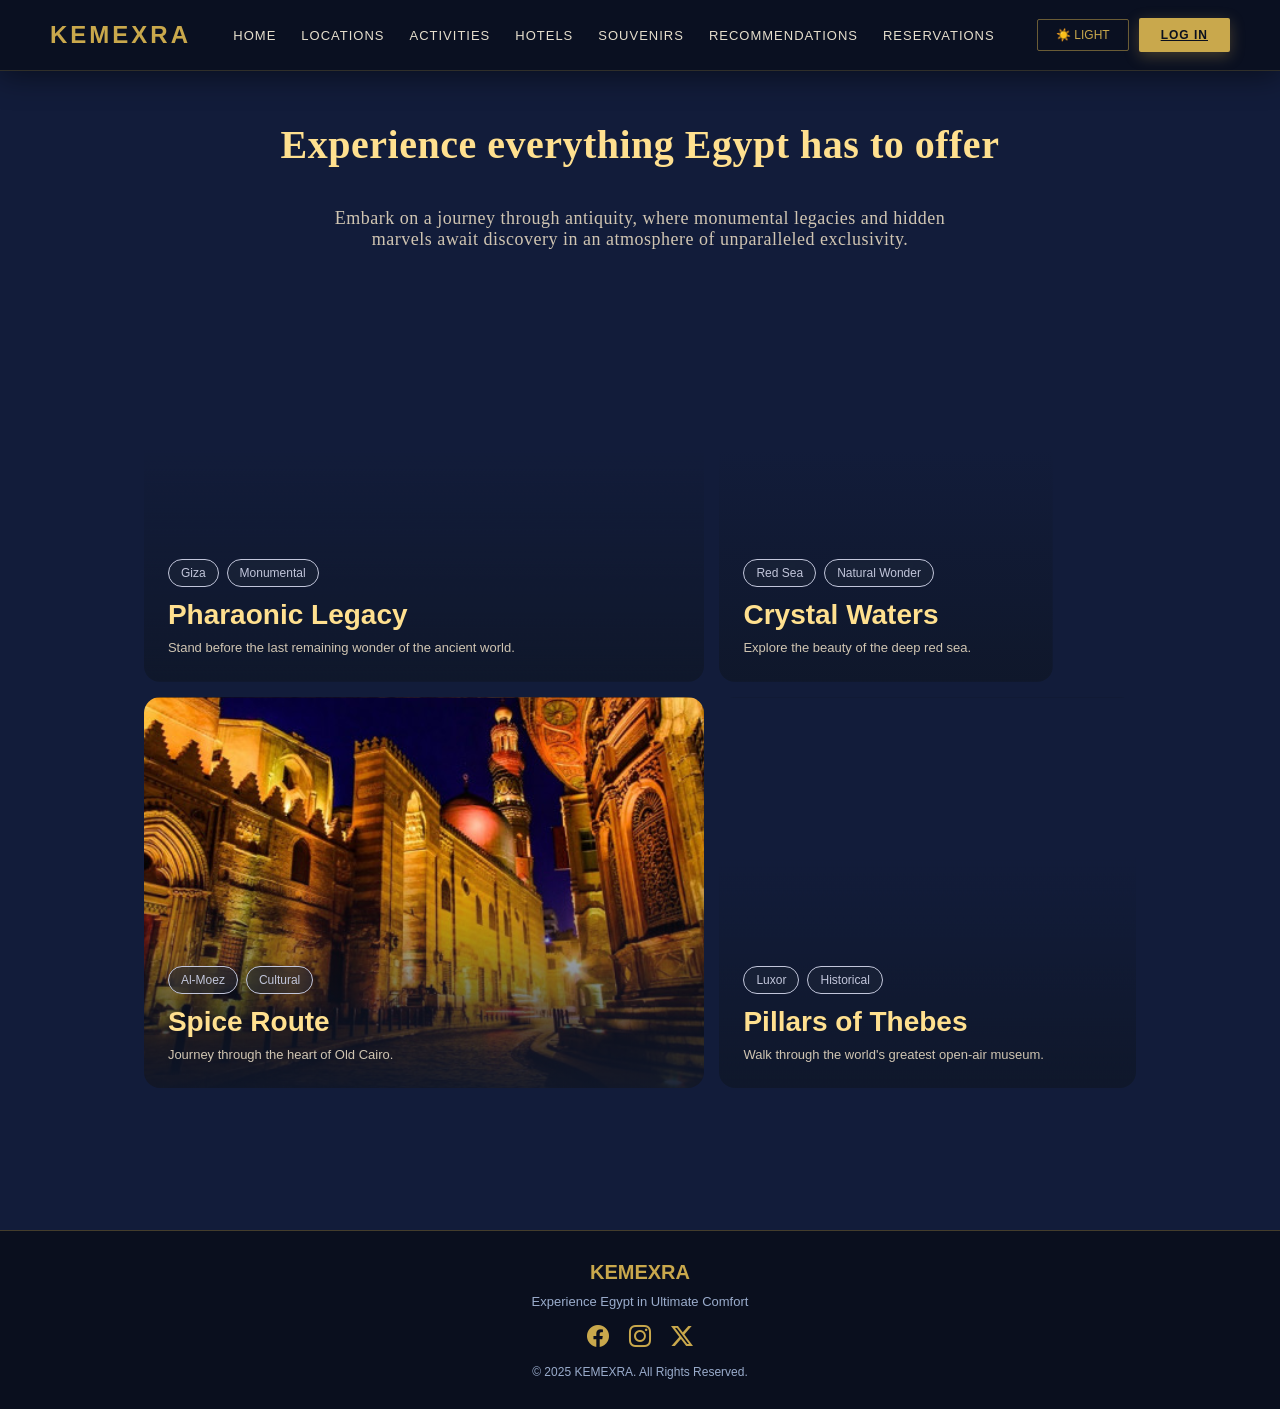
==== commit 039e32ab: "Update activities.html" ====
--- a/activities/activities.html
+++ b/activities/activities.html
@@ -1,6 +1,8 @@
 <!DOCTYPE html>
 <html lang="en" dir="ltr">
 <head>
+        <script src="../theme.js"></script> 
+
     <meta charset="UTF-8">
     <title>KEMEXRA — Page Name</title>
     <link rel="stylesheet" href="https://cdn.jsdelivr.net/npm/bootstrap-icons@1.11.3/font/bootstrap-icons.min.css">
--- a/activities/shared.css
+++ b/activities/shared.css
@@ -19,50 +19,93 @@
     display: flex;
     justify-content: space-between;
     align-items: center;
-    padding: 15px 30px;
-    color: white;
-    background-color: #0a0f1e;
+    padding: 18px 50px; 
+    background-color: rgba(10, 15, 30, 0.85);
+    backdrop-filter: blur(12px); 
     position: sticky;
     top: 0;
     z-index: 1000;
+    border-bottom: 1px solid rgba(201, 168, 76, 0.2); 
+    box-shadow: 0 4px 30px rgba(0, 0, 0, 0.5); 
 }
-.navbar a {
+
+.logo {
+    font-size: 24px;
+    font-weight: 800;
+    color: #c9a84c;
+    letter-spacing: 3px;
+    text-transform: uppercase;
+}
+
+.nav-links {
+    display: flex;
+    gap: 25px;
+}
+
+.nav-links a {
     text-decoration: none;
-    color: white;
+    color: #e6dfcd; 
+    font-size: 13px;
+    font-weight: 500;
+    text-transform: uppercase;
+    letter-spacing: 1px;
+    transition: all 0.4s ease; 
+    position: relative; 
 }
-.navbar a:hover {
+
+.nav-links a::after {
+    content: '';
+    position: absolute;
+    width: 0;
+    height: 1.5px;
+    bottom: -5px;
+    left: 0;
+    background-color: #c9a84c;
+    transition: width 0.3s ease;
+}
+
+.nav-links a:hover {
     color: #c9a84c;
 }
-.nav-links {
-    display: flex;
-    gap: 30px;
+
+.nav-links a:hover::after {
+    width: 100%;
 }
-.logo {
-    font-size: 20px;
-    font-weight: bold;
-    color: #c9a84c;
-}
+
 .theme-btn {
     background-color: transparent;
-    border: 1px solid #c9a84c;
+    border: 1px solid rgba(201, 168, 76, 0.5);
     color: #c9a84c;
-    padding: 8px 15px;
-    border-radius: 5px;
+    padding: 8px 18px;
+    border-radius: 2px; 
     cursor: pointer;
-    font-weight: bold;
+    font-size: 12px;
+    text-transform: uppercase;
     transition: 0.3s;
-    font-size: 13px;
 }
+
+.theme-btn:hover {
+    background-color: rgba(201, 168, 76, 0.1);
+    border-color: #c9a84c;
+}
+
 .action-btn {
     background-color: #c9a84c;
-    padding: 10px 20px;
-    border-radius: 5px;
-    color: black !important;
-    font-weight: bold;
-    display: inline-block;
-    text-decoration: none;
+    padding: 10px 22px;
+    border-radius: 2px;
+    color: #0a0f1e !important;
+    font-weight: 700;
+    font-size: 12px;
+    letter-spacing: 1px;
+    transition: 0.3s;
+    box-shadow: 0 4px 15px rgba(201, 168, 76, 0.3);
 }
 
+.action-btn:hover {
+    background-color: #e8ce87;
+    transform: translateY(-2px); 
+    box-shadow: 0 6px 20px rgba(201, 168, 76, 0.4);
+}
 /* الفوتر*/
 footer {
     background-color: #0a0f1e;
@@ -107,4 +150,4 @@
 }
 html.light-mode .tab-bar-light {
     display: flex;
-}+}
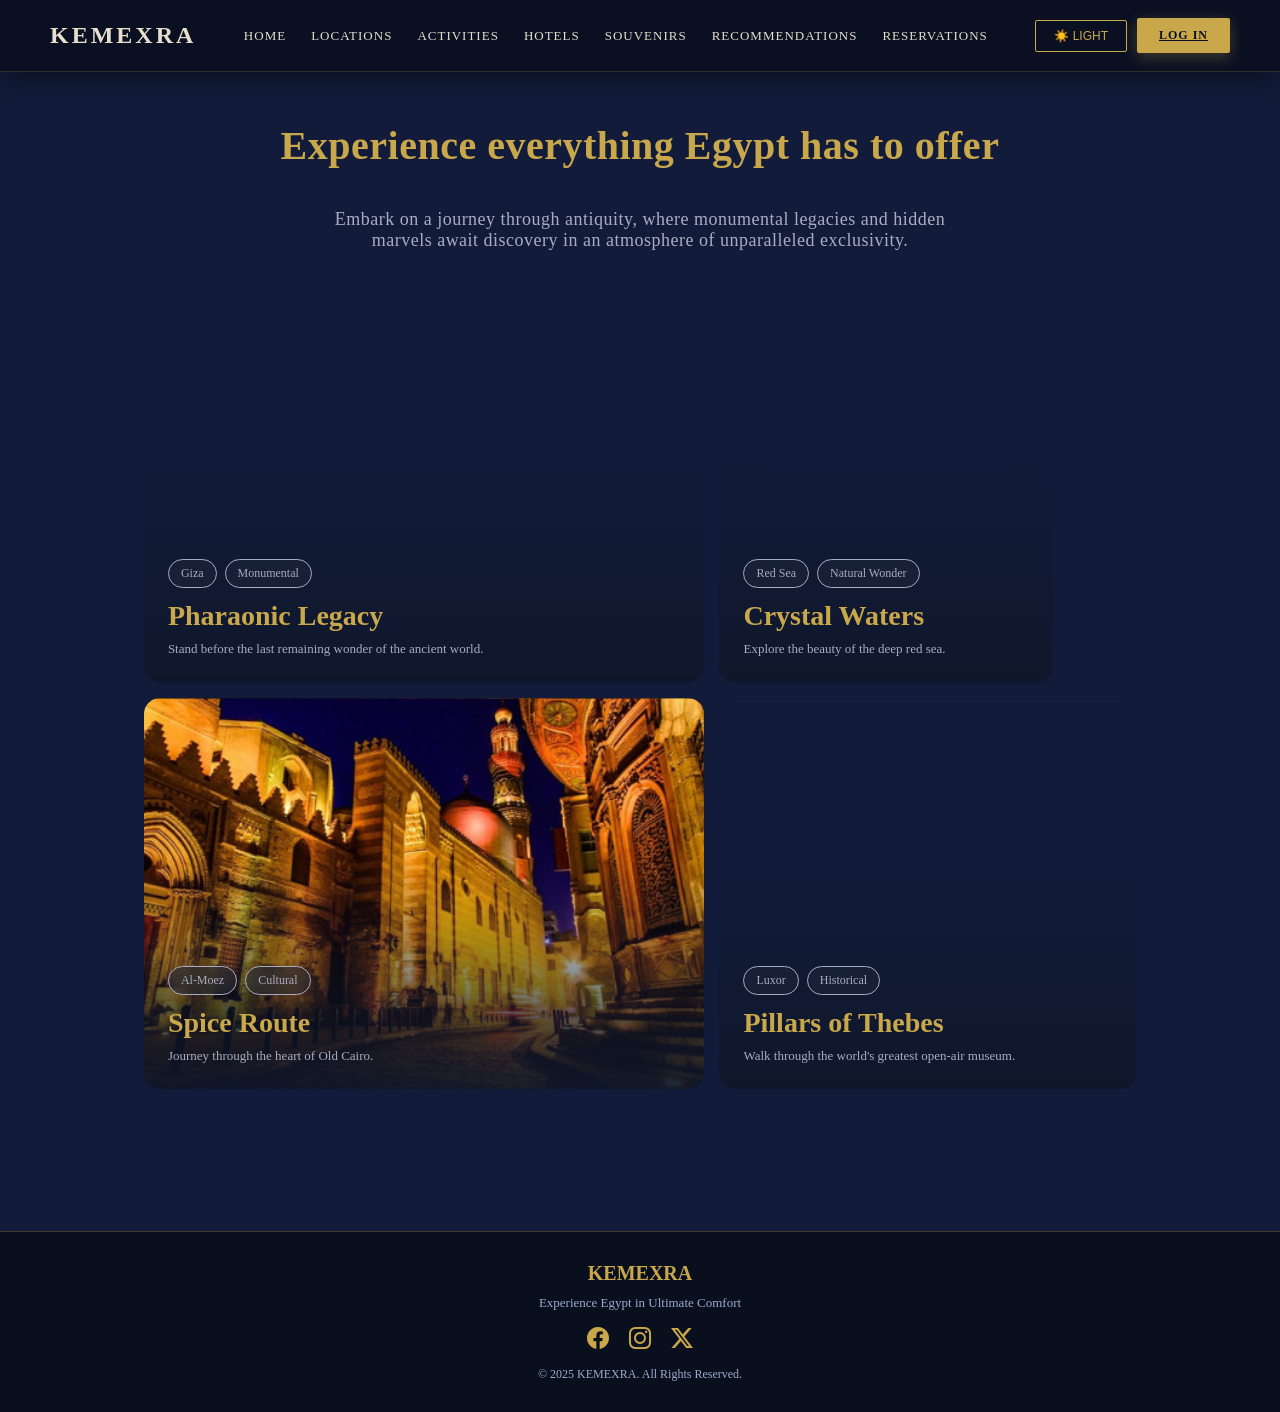
==== commit 854acb91: "Update activities.html" ====
--- a/activities/activities.html
+++ b/activities/activities.html
@@ -22,11 +22,11 @@
         <a href="../hotels/hotels.html">Hotels</a>
         <a href="../souvenirs/souvenirs.html">Souvenirs</a>
         <a href="../Recommendations/rec.html">Recommendations</a>
-        <a href="../reservations.html">Reservations</a>
+        <a href="../booking/booking.html">Reservations</a>
     </div>
     <div style="display:flex; gap:10px; align-items:center;">
         <button class="theme-btn" onclick="toggleTheme()">☀️ Light</button>
-        <a class="action-btn" href="login.html">LOG IN</a>
+        <a class="action-btn" href="log-in/login.html">LOG IN</a>
     </div>
 </nav>
 <!--  Default main page dark-->
@@ -597,7 +597,6 @@
     <p class="footer-copy">&copy; 2025 KEMEXRA. All Rights Reserved.</p>
 </footer>
 
-<script src="shared.js"></script>
 <script src="activities.js"></script>
 </body>
 </html>
--- a/activities/shared.css
+++ b/activities/shared.css
@@ -1,18 +1,29 @@
-* {
+*{
     margin: 0;
     padding: 0;
     box-sizing: border-box;
+}:root {
+    --bg-body: #121c3a;
+    --nav-bg: rgba(10, 15, 30, 0.85);
+    --gold-main: #c9a84c;
+    --text-nav: #e6dfcd;
+    --card-bg: #122844;
+}
+
+html.light-mode {
+    --bg-body: #f5eee6;
+    --nav-bg: #ebe4db;
+    --gold-main: #b08d32;
+    --text-nav: #1a1a1a;
+    --card-bg: #ffffff;
 }
 
 body {
-    background-color: #121c3a;
-    font-family: sans-serif;
+    background-color: var(--bg-body);
+    transition: background-color 0.3s;
 }
 
-/* عاكس الالوان */
-html.light-mode {
-    filter: invert(1) hue-rotate(180deg);
-}
+
 
 /* الناف بار*/
 .navbar {
@@ -20,7 +31,7 @@
     justify-content: space-between;
     align-items: center;
     padding: 18px 50px; 
-    background-color: rgba(10, 15, 30, 0.85);
+    background-color: var(--navbg, rgba(10, 15, 30, 0.85));
     backdrop-filter: blur(12px); 
     position: sticky;
     top: 0;
@@ -28,23 +39,20 @@
     border-bottom: 1px solid rgba(201, 168, 76, 0.2); 
     box-shadow: 0 4px 30px rgba(0, 0, 0, 0.5); 
 }
-
 .logo {
     font-size: 24px;
     font-weight: 800;
-    color: #c9a84c;
+    color: var(--text-nav);
     letter-spacing: 3px;
     text-transform: uppercase;
 }
-
 .nav-links {
     display: flex;
     gap: 25px;
 }
-
 .nav-links a {
     text-decoration: none;
-    color: #e6dfcd; 
+    color: var(--navlinkcolor, #e6dfcd); 
     font-size: 13px;
     font-weight: 500;
     text-transform: uppercase;
@@ -52,7 +60,6 @@
     transition: all 0.4s ease; 
     position: relative; 
 }
-
 .nav-links a::after {
     content: '';
     position: absolute;
@@ -63,32 +70,27 @@
     background-color: #c9a84c;
     transition: width 0.3s ease;
 }
-
 .nav-links a:hover {
     color: #c9a84c;
 }
-
 .nav-links a:hover::after {
     width: 100%;
 }
-
 .theme-btn {
     background-color: transparent;
-    border: 1px solid rgba(201, 168, 76, 0.5);
-    color: #c9a84c;
     padding: 8px 18px;
     border-radius: 2px; 
     cursor: pointer;
     font-size: 12px;
     text-transform: uppercase;
     transition: 0.3s;
+    color: var(--gold-main);
+    border: 1px solid var(--gold-main);
 }
-
 .theme-btn:hover {
     background-color: rgba(201, 168, 76, 0.1);
     border-color: #c9a84c;
 }
-
 .action-btn {
     background-color: #c9a84c;
     padding: 10px 22px;
@@ -100,7 +102,6 @@
     transition: 0.3s;
     box-shadow: 0 4px 15px rgba(201, 168, 76, 0.3);
 }
-
 .action-btn:hover {
     background-color: #e8ce87;
     transform: translateY(-2px); 
@@ -108,7 +109,7 @@
 }
 /* الفوتر*/
 footer {
-    background-color: #0a0f1e;
+    background-color: var(--footerbg, #0a0f1e);
     color: #9aaccc;
     text-align: center;
     padding: 30px;
@@ -142,12 +143,19 @@
 .footer-copy {
     font-size: 12px;
 }
-html.light-mode .light-mode-layout {
-    filter: invert(1) hue-rotate(180deg);
+
+@media (max-width: 768px) {
+    .navbar {
+        padding: 12px 20px;
+        flex-wrap: wrap;
+        gap: 10px;
+    }
+    .nav-links {
+        gap: 10px;
+        flex-wrap: wrap;
+        justify-content: center;
+    }
+    .nav-links a {
+        font-size: 11px;
+    }
 }
-.tab-bar-light {
-    display: none;
-}
-html.light-mode .tab-bar-light {
-    display: flex;
-}
--- a/activities/activities.css
+++ b/activities/activities.css
@@ -1,3 +1,33 @@
+:root {
+    --bgcolor: #0a1128;
+    --textcolor: #c5a059;
+    --cardcolor: #161e36;
+    --homecolor: #a9adc1;
+    --buttoncolor: #d4af37;
+    --navbg: rgba(10, 15, 30, 0.85);
+    --navlinkcolor: #e6dfcd;
+    --footerbg: #0a0f1e;
+    --formbg: #deba73;
+    --formcolor: #123f8e;
+    --accent: #c9a84c;
+    --shadow: rgba(0, 0, 0, 0.5);
+}
+
+html.light-mode {
+    --bgcolor: #f5f0e8;
+    --textcolor: #7a5c1e;
+    --cardcolor: #e8e0d0;
+    --homecolor: #2c2f3a;
+    --buttoncolor: #b8860b;
+    --navbg: rgba(245, 240, 232, 0.95);
+    --navlinkcolor: #2c2f3a;
+    --footerbg: #e8e0d0;
+    --formbg: #7a5c1e;
+    --formcolor: #f5f0e8;
+    --accent: #b08d32;
+    --shadow: rgba(0, 0, 0, 0.1);
+}
+
 /*------------------------------------------------------------------------------------------------------*/
 /*just classes to show which's gon be active and which's not, legit just 2 lines, the problem is going to be swapping*/
 /*may god help me, i havent studied JS yet as of 28th of april*/
@@ -17,7 +47,7 @@
     margin-top: 50px;
 }
 .yasso-title{
-    color: #FFE08F;
+    color: var(--accent);
     font-family: Liberation Serif, serif;
     font-size: 40px;
     font-style: normal;
@@ -26,7 +56,7 @@
     letter-spacing: 0.5px;
 }
 .yasso-title-description{
-    color: #D0C5B2;
+    color: var(--homecolor);
     font-family:Cambria, Cochin, Georgia, Times, 'Times New Roman', serif;
     font-size: 18px;
     font-style: normal;
@@ -71,23 +101,23 @@
     margin-bottom: 12px;
 }
 .yasso-tag {
-    color: #C2C6DB;
+    color: var(--homecolor);
     background: rgba(30, 41, 59, 0.5);
     backdrop-filter: blur(8px);
-    border: 1px solid #C2C6DB;
+    border: 1px solid var(--homecolor);
     border-radius: 30px;
     padding: 6px 12px;
     font-size: 12px;
 }
 
 .yasso-card-title {
-    color: #FFE08F;
+    color: var(--accent);
     font-size: 28px;
     font-weight: 700;
     margin: 0 0 8px 0;
 }
 .yasso-card-description {
-    color: #D0C5B2;
+    color: var(--homecolor);
     font-size: 13px;
     line-height: 1.4;
     margin: 0;
@@ -122,7 +152,7 @@
     justify-content: space-between;
     align-items: center;
     color: white;
-    background-color: #0a0f1e;
+    background-color: var(--footerbg);
     position: fixed; 
     /* relative to the browser window and will overlap things unless a margin is added */
     left: 0;
@@ -136,7 +166,7 @@
 .tab-content li {
     list-style: none;
     cursor: pointer;
-    color: #a7acc2;
+    color: var(--homecolor);
     margin: 0 10px;
     font-size: 20px;
     margin-bottom: 20px;
@@ -145,12 +175,12 @@
     transition: background-color 0.2s ease, color 0.2s ease;
 }
 .tab-content li:hover {
-    background-color: #a7acc2;
-    color: #0a0f1e;
+    background-color: var(--homecolor);
+    color: var(--footerbg);
 }
 .tab-content li.active {
-    background-color: #a7acc2;
-    color: #0a0f1e;
+    background-color: var(--homecolor);
+    color: var(--footerbg);
 }
 .sphinx-top-page{
     margin-left: 50px;
@@ -179,7 +209,7 @@
     padding: 60px;
 }
 .sphinx-title-mini{
-    color: #FFE08F;
+    color: var(--accent);
     font-size: 14px;
     text-transform: uppercase;
     letter-spacing: 3px;
@@ -187,17 +217,17 @@
 }
 .sphinx-title{
     font-family: manorope;
-    color: #d5e3ff;
+    color: var(--navlinkcolor);
     font-size: 40px;
     font-weight: 700;
     line-height: 1.2;
     margin-bottom: 16px;
-    text-shadow: 2px 4px 10px rgba(0, 0, 0, 0.5);
+    text-shadow: 2px 4px 10px var(--shadow);
 }
 .sphinx-description{
     font-family: serif;
     width: fit-content;
-    color: #d5e3ff;
+    color: var(--navlinkcolor);
     font-weight: 400;
     font-size: 16px;
     max-width: 550px;
@@ -252,8 +282,8 @@
     align-items: flex-start;
     width: 100%;
     height: auto;
-    border: 1px solid #FFE08F;
-    background-color: #0d2139;
+    border: 1px solid var(--accent);
+    background-color: var(--cardcolor);
     padding: 24px;
     border-radius: 16px;
     cursor: pointer;
@@ -269,8 +299,8 @@
     align-items: flex-start;
     width: 100%;
     height: auto;
-    background-color: #0d2139;
-    border: 1px solid #FFE08F;
+    background-color: var(--cardcolor);
+    border: 1px solid var(--accent);
     padding: 24px;
     border-radius: 16px;
     cursor: pointer;
@@ -279,9 +309,9 @@
 .yasso-sphinx-link{
     font-size: 14px;
     font-weight: 600;
-    color: #0a0f1e;
-    font-family:'Gill Sans', 'Gill Sans MT', Calibri, 'Trebuchet MS', sans-serif;
-    background-color: #dabe78;
+    color: var(--footerbg);
+    font-family:'Gill Sans', 'Gill Sans MT', Calibri, 'Trebuchet MS', sans-serif;
+    background-color: var(--formbg);
     box-shadow: 0 0 18px rgba(230, 195, 100, 0.5);
     border-radius: 5px;
     width: fit-content;
@@ -297,7 +327,7 @@
 .yasso-sphinx-link-low-effort{
     font-size: 14px;
     font-weight: 600;
-    color: #e6c364;
+    color: var(--accent);
     text-decoration: none;
     display: inline-flex;
     align-items: center;
@@ -309,14 +339,14 @@
     transform: scale(1.02);
 }
 .yasso-sphinx-lower-tag{
-    color: #FFE08F;
+    color: var(--accent);
     font-size: 10px;
     font-family:'Lucida Sans', 'Lucida Sans Regular', 'Lucida Grande', 'Lucida Sans Unicode', Geneva, Verdana, sans-serif;
     text-transform: uppercase;
     letter-spacing: 3px;
     margin-bottom: 20px;
     margin-left: 0;
-    border: 1px, solid #FFE08F;
+    border: 1px, solid var(--accent);
     padding: 8px;
     width: fit-content;
     text-align: center;
@@ -325,7 +355,7 @@
 {
     font-family:'Gill Sans', 'Gill Sans MT', Calibri, 'Trebuchet MS', sans-serif;
     width: 2000px;
-    color: #d5e3ff;
+    color: var(--navlinkcolor);
     font-weight: 400;
     font-size: 16px;
     max-width: 550px;
@@ -333,14 +363,14 @@
     margin-left: 0;
 }
 .yasso-sphinx-card-title{
-    color: #d5e3ff;
+    color: var(--navlinkcolor);
     font-family: manorope;
     margin-left: 0;
     font-size: 25px;
     font-weight: 700;
     line-height: 1.2;
     margin-bottom: 16px;
-    text-shadow: 2px 4px 10px rgba(0, 0, 0, 0.5);
+    text-shadow: 2px 4px 10px var(--shadow);
 }
 .yasso-sphinx-card {
     grid-column: 2;
@@ -351,8 +381,8 @@
     align-items: flex-start;
     width: 100%;
     height: auto;
-    border: 1px solid #FFE08F;
-    background-color: #0d2139;
+    border: 1px solid var(--accent);
+    background-color: var(--cardcolor);
     padding: 24px;
     border-radius: 16px;
     cursor: pointer;
@@ -362,21 +392,21 @@
     transform: scale(1.04);
 }
 .yasso-mini-icon-color{
-    color: #FFE08F;
+    color: var(--accent);
     font-size: 30px;
     margin-bottom: 16px;
 }
 .yasso-mini-card-title{
-    color: #d5e3ff;
+    color: var(--navlinkcolor);
     font-family: manorope;
     font-weight: 700;
     line-height: 1.2;
     margin-bottom: 16px;
-    text-shadow: 2px 4px 10px rgba(0, 0, 0, 0.5);
+    text-shadow: 2px 4px 10px var(--shadow);
 }
 .yasso-mini-card-description{
     font-family:'Gill Sans', 'Gill Sans MT', Calibri, 'Trebuchet MS', sans-serif;
-    color: #d5e3ff;
+    color: var(--navlinkcolor);
     font-weight: 400;
     font-size: 16px;
     line-height: 1.6;
@@ -390,8 +420,8 @@
     align-items: flex-start;
     width: 100%;
     height: auto;
-    background-color: #0d2139;
-    border: 1px solid #FFE08F;
+    background-color: var(--cardcolor);
+    border: 1px solid var(--accent);
     padding: 24px;
     border-radius: 16px;
     cursor: pointer;
@@ -451,8 +481,8 @@
     padding: 60px;
 }
 .btn-primary {
-    background-color: #e6c364;
-    color: #0e1e3a;
+    background-color: var(--buttoncolor);
+    color: var(--formcolor);
     border: none;
     padding: 12px 24px;
     font-size: 14px;
@@ -462,7 +492,7 @@
 }
 
 .btn-primary:hover {
-    background-color: #d4ae4e;
+    background-color: var(--accent);
 }
 
 .btn-secondary {
@@ -478,7 +508,7 @@
 
 .btn-secondary:hover {
     background-color: #ffffff;
-    color: #0e1e3a;
+    color: var(--formcolor);
 }
 .button-placement{
     display: flex;
@@ -488,7 +518,7 @@
     margin-top: 30px;
 }
 .sharm-title-mini{
-    color: #e6c364;
+    color: var(--buttoncolor);
     font-size: 14px;
     text-transform: uppercase;
     letter-spacing: 3px;
@@ -497,18 +527,18 @@
 }
 .sharm-title{
     font-family: manorope;
-    color: #d5e3ff;
+    color: var(--navlinkcolor);
     font-size: 40px;
     font-weight: 700;
     line-height: 1.2;
     margin-bottom: 16px;
     margin-left: 30px;
-    text-shadow: 2px 4px 10px rgba(0, 0, 0, 0.5);
+    text-shadow: 2px 4px 10px var(--shadow);
 }
 .sharm-description{
     font-family:'Gill Sans', 'Gill Sans MT', Calibri, 'Trebuchet MS', sans-serif;
     width: 2000px;
-    color: #d0c5b2;
+    color: var(--homecolor);
     font-weight: 400;
     font-size: 16px;
     max-width: 550px;
@@ -539,15 +569,15 @@
     width: 100%;
     height: 1px;
     margin-left: 0;
-    background-color: #e6c364;
-    border-top: 2px solid #e6c364;
+    background-color: var(--buttoncolor);
+    border-top: 2px solid var(--buttoncolor);
     border: none;
     margin-top: 40px;
     margin-bottom: 40px;
     box-shadow: 0 0 18px rgba(230, 195, 100, .4);
 }
 .yasso-sharm-tag{
-    color: #e6c364;
+    color: var(--buttoncolor);
     font-family:'Gill Sans', 'Gill Sans MT', Calibri, 'Trebuchet MS', sans-serif;
     margin-bottom: 20px;    
     margin-left: 30px;
@@ -573,8 +603,8 @@
     gap: 16px;
     padding: 32px 28px;
     width: 100%;
-    background-color: #0e1e3a;
-    border: 1px solid #e6c364;
+    background-color: var(--cardcolor);
+    border: 1px solid var(--buttoncolor);
     border-radius: 14px;
     max-width: 280px;
     cursor: pointer;
@@ -584,19 +614,19 @@
 
 .sharm-card:hover {
     transform: translateY(-4px);
-    box-shadow: 0 12px 32px rgba(0, 0, 0, 0.4);
+    box-shadow: 0 12px 32px var(--shadow);
 }
 
 .sharm-card-icon{
     font-size: 28px;
-    color: #e6c364;
+    color: var(--buttoncolor);
     margin-bottom: 4px;
 }
 
 .sharm-card-title{
     font-size: 20px;
     font-weight: 700;
-    color: #ffffff;
+    color: var(--navlinkcolor);
     margin: 0;
     font-family: 'Georgia', serif;
 }
@@ -604,14 +634,14 @@
 .sharm-card-description{
     font-size: 14px;
     line-height: 1.7;
-    color: #a8bcd4;
+    color: var(--homecolor);
     margin: 0;
 }
 
 .sharm-card-link{
     font-size: 14px;
     font-weight: 600;
-    color: #e6c364;
+    color: var(--buttoncolor);
     text-decoration: none;
     display: inline-flex;
     align-items: center;
@@ -650,7 +680,7 @@
     margin-top: 6%;
 }
 .khan-title-mini{
-    color: #FFE08F;
+    color: var(--accent);
     font-size: 14px;
     text-transform: uppercase;
     letter-spacing: 3px;
@@ -658,7 +688,7 @@
 }
 .khan-title{
     font-family: manorope;
-    color: #d5e3ff;
+    color: var(--navlinkcolor);
     font-size: 40px;
     font-weight: 700;
     line-height: 1.2;
@@ -669,16 +699,16 @@
     font-family: serif;
     font-size: 20px;
     width: 600px;
-    color: #d0c5b2;
+    color: var(--homecolor);
     margin-bottom: 30px;
     font-weight: 400;
 }
 .yasso-khan-link{
     font-size: 14px;
     font-weight: 600;
-    color: #0a0f1e;
-    font-family:'Gill Sans', 'Gill Sans MT', Calibri, 'Trebuchet MS', sans-serif;
-    background-color: #dabe78;
+    color: var(--footerbg);
+    font-family:'Gill Sans', 'Gill Sans MT', Calibri, 'Trebuchet MS', sans-serif;
+    background-color: var(--formbg);
     box-shadow: 0 0 18px rgba(230, 195, 100, 0.5);
     border-radius: 5px;
     text-align: center;
@@ -697,7 +727,7 @@
 }
 .khan-lower-title{
     font-family: manorope;
-    color: #d5e3ff;
+    color: var(--navlinkcolor);
     font-size: 25px;
     font-weight: 700;
     line-height: 1.2;
@@ -708,7 +738,7 @@
 .khan-lower-title-line{
     width: 100px;
     height: 2px;
-    background-color: #d5e3ff;
+    background-color: var(--navlinkcolor);
     box-shadow: rgb(213, 227, 255, 0.4) 2px 4px 10px;
     margin: 0 auto 16px auto;
     margin-top: 15px;
@@ -741,7 +771,7 @@
     filter: brightness(1.1);
 }
 .khan-lower-left-mini-title{
-    color: #FFE08F;
+    color: var(--accent);
     font-size: 14px;
     text-transform: uppercase;
     letter-spacing: 3px;
@@ -771,7 +801,7 @@
 }
 .khan-lower-left-title{
     font-family: manorope;
-    color: #d5e3ff;
+    color: var(--navlinkcolor);
     font-size: 40px;
     font-weight: 700;
     line-height: 1.2;
@@ -782,13 +812,13 @@
     font-family: serif;
     font-size: 20px;
     width: 600px;
-    color: #d0c5b2;
+    color: var(--homecolor);
     margin-bottom: 30px;
     font-weight: 400;
 }
 .khan-mini-card-description{
     font-family:'Gill Sans', 'Gill Sans MT', Calibri, 'Trebuchet MS', sans-serif;
-    color: #FFE08F;
+    color: var(--accent);
     font-weight: 400;
     font-size: 16px;
     line-height: 1.6;
@@ -804,11 +834,11 @@
     flex-direction: column;
     flex: 1;
     padding: 40px;
-    background-color: #0e2136;
+    background-color: var(--cardcolor);
 }
 .khan-lower-lower-title{
     font-family: manorope;
-    color: #d5e3ff;
+    color: var(--navlinkcolor);
     font-size: 25px;
     font-weight: 700;
     margin: 0px;
@@ -824,8 +854,8 @@
 }
 .khan-lower-lower-page .yasso-khan-link{
     background: transparent;
-    color:#C2C6DB;
-    border: 1px solid #C2C6DB;
+    color: var(--homecolor);
+    border: 1px solid var(--homecolor);
     box-shadow: none;
     transition: transform 0.3s ease, filter 0.3s ease;
 }
@@ -878,22 +908,22 @@
     font-family:'Franklin Gothic Medium', 'Arial Narrow', Arial, sans-serif;
 }
 .luxor-filler1{
-    color: #e0be62;
+    color: var(--buttoncolor);
     cursor: pointer;
     transition: transform 0.3s ease, filter 0.3s ease, color 0.3s ease;
 }
 .luxor-filler1:hover{
     transform: scale(1.02);
     filter: brightness(1.1);
-    color: #f8d36d;
-    text-shadow: 0 0 5px #f8d36d;
+    color: var(--accent);
+    text-shadow: 0 0 5px var(--accent);
 }
 .luxor-filler1::after{
     content: "";
     position: absolute;
     width: 0; 
     height: 2px;
-    background-color: #e0be62;
+    background-color: var(--buttoncolor);
     left: 0;
     bottom: -5px;
     transition: width 0.3s ease;
@@ -902,22 +932,22 @@
     width: 100%;
 }
 .luxor-filler2{
-    color: #ccc2b0;
+    color: var(--homecolor);
     cursor: pointer;
     transition: transform 0.3s ease, filter 0.3s ease, color 0.3s ease;
 }
 .luxor-filler2:hover{
     transform: scale(1.02);
     filter: brightness(1.1);
-    color: #f8d36d;
-    text-shadow: 0 0 5px #f8d36d;
+    color: var(--accent);
+    text-shadow: 0 0 5px var(--accent);
 }
 .luxor-filler2::after{
     content: "";
     position: absolute;
     width: 0; 
     height: 2px;
-    background-color: #e0be62;
+    background-color: var(--buttoncolor);
     left: 0;
     bottom: -5px;
     transition: width 0.3s ease;
@@ -934,7 +964,7 @@
 .luxor-lower-description{
     font-family:'Gill Sans', 'Gill Sans MT', Calibri, 'Trebuchet MS', sans-serif;
     width: 2000px;
-    color: #e0be62;
+    color: var(--buttoncolor);
     font-weight: 400;
     font-size: 16px;
     max-width: 550px;
@@ -984,7 +1014,7 @@
 }
 .luxor-lower-lower-left-description{
     font-family:'Franklin Gothic Medium', 'Arial Narrow', Arial, sans-serif;
-    color: #e6c364;
+    color: var(--buttoncolor);
     margin-top: 240px;
     margin-left: 20px;
     background-color: rgba(18, 28, 58, 0.35);
@@ -1011,9 +1041,9 @@
     flex: 2;
     display: flex;
     flex-direction: column;
-    background-color: #182a44;
+    background-color: var(--cardcolor);
     width: 400px;
-    color: #e6c364;
+    color: var(--buttoncolor);
     font-size: 25px;
     border-radius: 10px;
     transition: transform 0.2s ease, filter 0.2s ease;
@@ -1033,7 +1063,7 @@
 }
 .luxor-lower-lower-right .khan-lower-lower-left-description{
     font-size: 17px;
-    color: #95938e;
+    color: var(--homecolor);
     margin-left: 20px;
     margin-top: 10px;
     margin-bottom: 20px;
@@ -1042,9 +1072,9 @@
     flex: 1;
     display: flex;
     flex-direction: column;
-    background-color: #182a44;
+    background-color: var(--cardcolor);
     width: 400px;
-    color: #e6c364;
+    color: var(--buttoncolor);
     font-size: 25px;
     border-radius: 10px;
     transition: transform 0.2s ease, filter 0.2s ease;
@@ -1058,7 +1088,7 @@
     margin-top: 5px;
     margin-bottom: 20px;
     text-decoration: none;
-    color: #e6c364;
+    color: var(--buttoncolor);
     font-size: 17px;
     transition: transform 0.2s ease, filter 0.2s ease;
 }
@@ -1078,7 +1108,7 @@
 }
 .yasso-title-main-light{
     font-family: manorope;
-    color: #00436a;
+    color: var(--formcolor);
     font-size: 40px;
     font-weight: 700;
     line-height: 1.2;
@@ -1088,7 +1118,7 @@
 .yasso-title-description-light{
     font-family:'Gill Sans', 'Gill Sans MT', Calibri, 'Trebuchet MS', sans-serif;
     width: 2000px;
-    color: #4c5259;
+    color: var(--homecolor);
     font-weight: 400;
     font-size: 16px;
     max-width: 550px;
@@ -1111,7 +1141,7 @@
     gap: 16px;
     padding: 32px 28px;
     width: 100%;
-    background-color: #f0f0f0;
+    background-color: var(--cardcolor);
     border: 1px solid #c2c2c2;
     border-radius: 14px;
     max-width: 700px;
@@ -1134,7 +1164,7 @@
     gap: 16px;
 }
 .card-upper-tag{
-    color: #bc902b;
+    color: var(--textcolor);
     font-family:'Gill Sans', 'Gill Sans MT', Calibri, 'Trebuchet MS', sans-serif;
     margin-bottom: 10px;
     font-size: 15px;  
@@ -1143,7 +1173,7 @@
 }
 .card-title-light{
     font-family: manorope;
-    color: #00436a;
+    color: var(--formcolor);
     font-size: 40px;
     font-weight: 400;
     line-height: 1.2;
@@ -1151,7 +1181,7 @@
 }
 .card-description-light{
     font-family:'Gill Sans', 'Gill Sans MT', Calibri, 'Trebuchet MS', sans-serif;
-    color: #4c5259;
+    color: var(--homecolor);
     font-weight: 400;
     font-size: 16px;
     width: 400px;
@@ -1160,7 +1190,7 @@
 .yasso-card-link-light{
     font-size: 14px;
     font-weight: 600;
-    color: #00436a;
+    color: var(--formcolor);
     font-family:'Gill Sans', 'Gill Sans MT', Calibri, 'Trebuchet MS', sans-serif;
     text-align: center;
     width: 170px;
@@ -1181,7 +1211,7 @@
     position: absolute;
     width: 0; 
     height: 2px;
-    background-color: #00436a;
+    background-color: var(--formcolor);
     left: 0;
     bottom: -5px;
     transition: width 0.3s ease, transform 0.2s ease;
@@ -1196,7 +1226,7 @@
     gap: 16px;
     padding: 32px 28px;
     width: 100%;
-    background-color: #f0f0f0;
+    background-color: var(--cardcolor);
     border: 1px solid #c2c2c2;
     border-radius: 14px;
     max-width: 700px;
@@ -1303,7 +1333,7 @@
     justify-content: space-between;
     align-items: center;
     color: white;
-    background-color: #0a0f1e;
+    background-color: var(--footerbg);
     position: fixed; 
     /* relative to the browser window and will overlap things unless a margin is added */
     left: 0;
@@ -1317,7 +1347,7 @@
 .tab-light-content li {
     list-style: none;
     cursor: pointer;
-    color: #ffffff;
+    color: var(--navlinkcolor);
     margin: 0 10px;
     font-size: 20px;
     margin-bottom: 20px;
@@ -1326,12 +1356,12 @@
     transition: background-color 0.2s ease, color 0.2s ease;
 }
 .tab-light-content li:hover {
-    background-color: #000000;
-    color: #335eff;
+    background-color: var(--bgcolor);
+    color: var(--formcolor);
 }
 .tab-light-content li.active {
-    background-color: #0a0f1e;
-    color: #c2c8e2;
+    background-color: var(--footerbg);
+    color: var(--homecolor);
 }
 /* I genuinely dont care enough to tamper with the fucking colors, having the light mode be simply an inverse is NOT my fault and time is running out for me to find an alternative to this mess*/
 .yasso-giza-light-upper{
@@ -1371,7 +1401,7 @@
     line-height: 1.6;
 }
 .giza-upper-tag{
-    color: #bc902b;
+    color: var(--textcolor);
     font-family:'Gill Sans', 'Gill Sans MT', Calibri, 'Trebuchet MS', sans-serif;
     margin-bottom: 10px;
     font-size: 20px;  
@@ -1393,7 +1423,7 @@
 }
 .giza-light-middle-title{
     font-family: manorope;
-    color: #bb9825;
+    color: var(--textcolor);
     font-size: 40px;
     font-weight: 400;
     line-height: 1.2;
@@ -1415,7 +1445,7 @@
 }
 .yasso-giza-card-title{
     font-family: manorope;
-    color: #00436a;
+    color: var(--formcolor);
     font-size: 25px;
     font-weight: 400;
     line-height: 1.2;
@@ -1424,7 +1454,7 @@
 }
 .yasso-giza-card-description{
     font-family:'Gill Sans', 'Gill Sans MT', Calibri, 'Trebuchet MS', sans-serif;
-    color: #4c5259;
+    color: var(--homecolor);
     font-weight: 400;
     font-size: 16px;
     width: 400px;
@@ -1440,12 +1470,12 @@
     max-width: 1000px;
 }
 .logo-color-time{
-    color: #bb9825;
+    color: var(--textcolor);
     font-size: 40px;
 }
 .best{
     font-family:'Gill Sans', 'Gill Sans MT', Calibri, 'Trebuchet MS', sans-serif;
-    color: #4c5259;
+    color: var(--homecolor);
     font-weight: 400;
     font-size: 16px;
     margin-bottom: 5px;
@@ -1453,14 +1483,14 @@
 }
 .october{
     font-family:'Gill Sans', 'Gill Sans MT', Calibri, 'Trebuchet MS', sans-serif;
-    color: rgb(37, 115, 179);
+    color: var(--formcolor);
     font-weight: 500;
     font-size: 16px;
 }
 #giza-light .giza-light-middle-title{
     margin-left: 0;
     font-size: 25px;
-    color: #0f5b8b;
+    color: var(--formcolor);
     text-align: center;
 }
 .giza-lower-cards{
@@ -1493,8 +1523,8 @@
     transition: transform 0.3s ease;
 }
 .card-tag-giza{
-    color: #0f5b8b;
-    background-color: #ffffff;
+    color: var(--formcolor);
+    background-color: var(--cardcolor);
     width: fit-content;
     margin-left: auto;
     margin-right: auto;
@@ -1543,7 +1573,7 @@
 }
 .card-title{
     font-family: manorope;
-    color: #00436a;
+    color: var(--formcolor);
     font-size: 18px;
     font-weight: 400;
     line-height: 1.2;
@@ -1552,7 +1582,7 @@
 }
 .card-description{
     font-family:'Gill Sans', 'Gill Sans MT', Calibri, 'Trebuchet MS', sans-serif;
-    color: #4c5259;
+    color: var(--homecolor);
     font-weight: 400;
     font-size: 14px;
     width: 300px;
@@ -1577,11 +1607,11 @@
     padding: 60px;
 }
 .sharm-upper-light-tag{
-    color: #fddda8;
-    background-color: #1a5e89;
+    color: var(--formbg);
+    background-color: var(--formcolor);
     border-radius: 10px;
     padding: 5px 10px;
-    border: 1px solid #fddda8;
+    border: 1px solid var(--formbg);
     font-family:'Gill Sans', 'Gill Sans MT', Calibri, 'Trebuchet MS', sans-serif;
     margin-bottom: 10px;
     font-size: 20px;  
@@ -1618,7 +1648,7 @@
 }
 .sharm-lower-upper-light-item{
     font-family:'Franklin Gothic Medium', 'Arial Narrow', Arial, sans-serif;
-    color: #41474f;
+    color: var(--homecolor);
     font-weight: 400;
     font-size: 20px;
     transition: transform 0.3s ease, filter 0.3s ease, color 0.3s ease;
@@ -1627,14 +1657,14 @@
 .sharm-lower-upper-light-item:hover{
     transform: scale(1.02);
     filter: brightness(1.1);
-    color: #1a5e89;
+    color: var(--formcolor);
 }
 .sharm-lower-upper-light-item::after{
     content: "";
     position: absolute;
     width: 0; 
     height: 2px;
-    background-color: #1a5e89;
+    background-color: var(--formcolor);
     left: 0;
     bottom: -5px;
     transition: width 0.3s ease;
@@ -1643,12 +1673,12 @@
     width: 100%;
 }
 #sharm-light .yasso-line{
-    background-color: #000000;
-    box-shadow: rgb(0, 0, 0) 0px 0px 10px;
+    background-color: var(--homecolor);
+    box-shadow: var(--homecolor) 0px 0px 10px;
 }
 .Mid-sharm-light-title{
     font-family: maorope;
-    color: #1a5e89;
+    color: var(--formcolor);
     font-size: 30px;
     font-weight: 400;
     text-align: center;
@@ -1685,7 +1715,7 @@
 }
 .sharm-lower-tag{
     color: #ffffff;
-    background-color: #7b580b;
+    background-color: var(--textcolor);
     width: fit-content;
     margin-left: 0;
     margin-top: 0;
@@ -1726,12 +1756,12 @@
     gap: 16px;
 }
 .sharm-icon{
-    color: #2e90cd;
+    color: var(--formcolor);
     font-size: 30px;
 }
 .mid-sharm-right-title{
     font-family:'Franklin Gothic Medium', 'Arial Narrow', Arial, sans-serif;
-    color: #1a5e89;
+    color: var(--formcolor);
     font-size: 35px;
     font-weight: 400;
     line-height: 1.2;
@@ -1741,7 +1771,7 @@
 }
 .mid-sharm-right-description{
     font-family:'Gill Sans', 'Gill Sans MT', Calibri, 'Trebuchet MS', sans-serif;
-    color: #4c5259;
+    color: var(--homecolor);
     font-weight: 400;
     font-size: 20px;
     width: 400px;
@@ -1750,8 +1780,8 @@
 .mid-sharm-right-link{
     font-size: 14px;
     font-weight: 600;
-    color: #a2d1ff;
-    background-color: #0f5b8b;
+    color: var(--navlinkcolor);
+    background-color: var(--formcolor);
     border-radius: 6px;
     font-family:'Gill Sans', 'Gill Sans MT', Calibri, 'Trebuchet MS', sans-serif;
     text-align: center;
@@ -1763,7 +1793,7 @@
     gap: 6px;
     margin-top: 20px;
     transition: gap 0.2s ease, transform 0.2s ease;
-    box-shadow: 0 0 10px rgb(15, 91, 139, 0.5);
+    box-shadow: 0 0 10px var(--shadow);
 }
 .mid-sharm-right-link:hover {
     gap: 10px;
@@ -1802,7 +1832,7 @@
 }
 .conditions-title{
     font-family: manorope;
-    color: #000000;
+    color: var(--homecolor);
     font-size: 35px;
     font-weight: 600;
     width: 400px;
@@ -1817,7 +1847,7 @@
     gap: 20px;
 }
 .conditions-line{
-    background-color: #000000;
+    background-color: var(--homecolor);
     height: 2px;
     width: 100%;
     margin-left: 10px;
@@ -1837,12 +1867,12 @@
     gap: 20px;
 }
 .right-conditions .condition{
-    color: #0f5b9a;
+    color: var(--formcolor);
     text-align: right;
 }
 .description-title{
     font-family:'Franklin Gothic Medium', 'Arial Narrow', Arial, sans-serif;
-    color: #191c1f;
+    color: var(--homecolor);
     font-size: 30px;
     font-weight: 400;
     line-height: 1.2;
@@ -1852,7 +1882,7 @@
 }
 .actual-description{
     font-family:'Gill Sans', 'Gill Sans MT', Calibri, 'Trebuchet MS', sans-serif;
-    color: #4c5259;
+    color: var(--homecolor);
     font-weight: 400;
     font-size: 20px;
     width: 400px;
@@ -1861,7 +1891,7 @@
 .description-link{
     font-size: 20px;
     font-weight: 600;
-    color: #0f5b8b;
+    color: var(--formcolor);
     border-radius: 6px;
     font-family:'Gill Sans', 'Gill Sans MT', Calibri, 'Trebuchet MS', sans-serif;
     text-align: center;
@@ -1877,7 +1907,7 @@
 .description-link:hover {
     gap: 10px;
     transform: scale(1.04);
-    color: #7b580b;
+    color: var(--textcolor);
 }
 /*luxor light*/
 .luxor-upper-light{
@@ -1902,7 +1932,7 @@
     margin-left: 0;
 }
 .yasso-luxor-upper-light-tag{
-    color: #fddda8;
+    color: var(--formbg);
     text-transform: uppercase;
     font-size: 20px;
 }
@@ -1936,7 +1966,7 @@
 }
 .active-stuff-luxor-light-thingie{
     font-family:'Gill Sans', 'Gill Sans MT', Calibri, 'Trebuchet MS', sans-serif;
-    color: #41474f;
+    color: var(--homecolor);
     font-weight: 400;
     font-size: 20px;
     transition: transform 0.3s ease, filter 0.3s ease, color 0.3s ease;
@@ -1945,14 +1975,14 @@
 .active-stuff-luxor-light-thingie:hover{
     transform: scale(1.02);
     filter: brightness(1.1);
-    color: #1a5e89;
+    color: var(--formcolor);
 }
 .active-stuff-luxor-light-thingie::after{
     content: "";
     position: absolute;
     width: 0; 
     height: 2px;
-    background-color: #c7a127;
+    background-color: var(--textcolor);
     left: 0;
     bottom: -5px;
     transition: width 0.3s ease;
@@ -1969,7 +1999,7 @@
     max-width: 1000px;
     margin-left: auto;
     margin-right: auto;
-    border: 1px solid #e0e0e0;
+    border: 1px solid var(--cardcolor);
 
 }
 .luxor-middle-light-right{
@@ -1991,7 +2021,7 @@
 }
 .luxor-middle-light-right-title{
     font-family: manorope;
-    color: #0f5b9a;
+    color: var(--formcolor);
     font-size: 21px;
     font-weight: 600;
     line-height: 1.2;
@@ -2001,7 +2031,7 @@
 .luxor-middle-light-right-description{
     font-family:'Gill Sans', 'Gill Sans MT', Calibri, 'Trebuchet MS', sans-serif;
     max-width: 550px;
-    color: #4c5259;
+    color: var(--homecolor);
     align-self: center;
     font-weight: 500;
     font-size: 16px;
@@ -2010,7 +2040,7 @@
 }
 .luxor-middle-light-right-explore{
     font-family:'Gill Sans', 'Gill Sans MT', Calibri, 'Trebuchet MS', sans-serif;
-    color: #c7a127;
+    color: var(--textcolor);
     font-weight: 400;
     font-size: 16px;
     line-height: 1.6;
@@ -2020,11 +2050,11 @@
 .luxor-middle-light-right-explore:hover{
     transform: scale(1.02);
     filter: brightness(1.1);
-    color: #1a5e89;
+    color: var(--formcolor);
 }
 .lower-middle-luxor-light-title-but-not-that-big{
     font-family: manorope;
-    color: #1a5e89;
+    color: var(--formcolor);
     margin-left: 45%;
     font-size: 20px;
     font-weight: 400;
@@ -2067,12 +2097,12 @@
 .luxor-lower-upper-tag{
     margin-top: 62%;
     margin-left: 10px;
-    color: #fddda8;
+    color: var(--formbg);
     font-size: 20px;
 }
 .luxor-lower-upper-right{
     display: flex;
-    background-color: #d4defa;
+    background-color: var(--cardcolor);
     flex-direction: column;
     border-radius: 12px;
     gap: 16px;
@@ -2096,7 +2126,7 @@
     text-shadow: 0 0 18px rgb(255, 255, 255, 0.5);
 }
 .luxor-lower-upper-right-icon{
-    color: #7b580b;
+    color: var(--textcolor);
     margin-top: 30px;
     margin-left: 10px;
     font-size: 30px;
@@ -2104,7 +2134,7 @@
 }
 .luxor-lower-upper-right-title{
     font-family:'Franklin Gothic Medium', 'Arial Narrow', Arial, sans-serif;
-    color: #1a5e89;
+    color: var(--formcolor);
     font-size: 30px;
     margin-left: 10px;
     font-weight: 400;
@@ -2115,7 +2145,7 @@
 }
 .luxor-lower-upper-right-description{
     font-family:'Gill Sans', 'Gill Sans MT', Calibri, 'Trebuchet MS', sans-serif;
-    color: #4c5259;
+    color: var(--homecolor);
     font-weight: 400;
     font-size: 19px;
     margin-left: 10px;
@@ -2153,7 +2183,7 @@
     transform: scale(1.05);
 }
 .luxor-lower-lower-right-light-tag{
-    color: #fddda8;
+    color: var(--formbg);
     text-transform: uppercase;
     font-size: 20px;
     margin-top: 52%;
@@ -2172,7 +2202,7 @@
 }
 .luxor-lower-lower-light-left{
     display: flex;
-    background-color: #d4defa;
+    background-color: var(--cardcolor);
     flex-direction: column;
     border-radius: 12px;
     gap: 16px;
@@ -2185,7 +2215,7 @@
     filter: brightness(1.1);
 }
 .luxor-lower-lower-light-left-icon{
-    color: #7b580b;
+    color: var(--textcolor);
     margin-top: 30px;
     margin-left: 10px;
     font-size: 30px;
@@ -2193,7 +2223,7 @@
 }
 .luxor-lower-lower-light-left-title{
     font-family:'Franklin Gothic Medium', 'Arial Narrow', Arial, sans-serif;
-    color: #1a5e89;
+    color: var(--formcolor);
     font-size: 30px;
     margin-left: 10px;
     font-weight: 400;
@@ -2204,7 +2234,7 @@
 }
 .luxor-lower-lower-light-left-description{
     font-family:'Gill Sans', 'Gill Sans MT', Calibri, 'Trebuchet MS', sans-serif;
-    color: #4c5259;
+    color: var(--homecolor);
     font-weight: 400;
     font-size: 19px;
     margin-left: 10px;
@@ -2226,7 +2256,7 @@
 }
 .khan-light-upper-tag{
     margin-top: 20%;
-    color: #2a85fc;
+    color: var(--formcolor);
     text-transform: uppercase;
     font-size: 25px;
     margin-left: 10px;
@@ -2265,7 +2295,7 @@
     margin-right: auto;
 }
 .filler-content{
-    color: #41474f;
+    color: var(--homecolor);
     font-family:'Gill Sans', 'Gill Sans MT', Calibri, 'Trebuchet MS', sans-serif;
     font-weight: 400;
     font-size: 24px;
@@ -2275,14 +2305,14 @@
 .filler-content:hover{
     transform: scale(1.02);
     filter: brightness(1.1);
-    color: #a64b00;
+    color: var(--textcolor);
 }
 .filler-content::after{
     content: "";
     position: absolute;
     width: 0; 
     height: 2px;
-    background-color: #a64b00;
+    background-color: var(--textcolor);
     left: 0;
     bottom: -5px;
     transition: width 0.3s ease;
@@ -2291,7 +2321,7 @@
     width: 100%;
 }
 #khan-light .yasso-line{
-    background-color: #b7b8bd;
+    background-color: var(--homecolor);
     margin-top: -20px;
 }
 .khan-light-middle{
@@ -2303,7 +2333,7 @@
     max-width: 1000px;
     margin-left: 10%;
     margin-right: auto;
-    background-color: #d6dff8;
+    background-color: var(--cardcolor);
     border-radius: 12px;
 }
 .khan-light-middle-left{
@@ -2319,24 +2349,24 @@
 }
 .khan-light-middle-title{
     font-family: manorope;
-    color: #3e2723;
+    color: var(--homecolor);
     font-size: 40px;
     font-weight: 400;
     max-width: 500px;
     line-height: 1.2;
     margin-bottom: 16px;
-    text-shadow: 0 0 18px rgb(62, 39, 35, 0.2);
+    text-shadow: 0 0 18px var(--shadow);
 }
 .khan-light-middle-description{
     font-family:'Gill Sans', 'Gill Sans MT', Calibri, 'Trebuchet MS', sans-serif;
-    color: #4c5259;
+    color: var(--homecolor);
     font-weight: 400;
     font-size: 20px;
     width: 500px;
     line-height: 1.6;
 }
 .khan-light-middle-tag{
-    color: #a64b00;
+    color: var(--textcolor);
     font-size: 20px;
     font-weight: 500;
 }
@@ -2370,13 +2400,13 @@
 }
 .khan-lower-title-left{
     font-family: manorope;
-    color: #3e2723;
+    color: var(--homecolor);
     font-size: 30px;
     font-weight: 400;
     line-height: 1.2;
     margin-left: 10%;
     margin-bottom: 16px;
-    text-shadow: 0 0 18px rgb(62, 39, 35, 0.2);
+    text-shadow: 0 0 18px var(--shadow);
     margin-bottom: 30px;
 }
 .khan-lower-lower-light{
@@ -2444,14 +2474,14 @@
     justify-content: flex-end;
     margin-bottom: 30px;
     gap: 30px;
-    color: #d6dff8;
+    color: var(--cardcolor);
 }
 .khan-lower-lower-light-card{
-    background-color: #d6dff8;
+    background-color: var(--cardcolor);
     display: flex;
     flex-direction: column;
     width: 400px;
-    box-shadow: rgba(214, 223, 248, 1) 0px 2px 4px, rgba(214, 223, 248, 0.3) 0px 7px 13px -3px, rgba(214, 223, 248, 0.2) 0px -3px 0px inset;
+    box-shadow: var(--shadow) 0px 2px 4px, var(--shadow) 0px 7px 13px -3px, var(--shadow) 0px -3px 0px inset;
     border-radius: 12px;
     transition: transform 0.3s ease, filter 0.3s ease;
 }
@@ -2464,11 +2494,11 @@
     margin-left: 10px;
     margin-top: 10px;
     margin-bottom: 10px;
-    color: #ad5a15;
+    color: var(--textcolor);
 }
 .khan-lower-lower-light-card-title{
     font-family:manorope;
-    color: #6f5e5b;
+    color: var(--homecolor);
     font-size: 20px;
     margin-left: 10px;
     font-weight: 400;
@@ -2478,14 +2508,14 @@
 }
 .khan-lower-lower-light-card-description{
     font-family:'Gill Sans', 'Gill Sans MT', Calibri, 'Trebuchet MS', sans-serif;
-    color: #84888d;
+    color: var(--homecolor);
     margin-bottom: 4%;
     margin-left: 3%;
     max-width: 500px;
 }
 .khan-lower-lower-light-card-link{
     font-family:'Gill Sans', 'Gill Sans MT', Calibri, 'Trebuchet MS', sans-serif;
-    color: #c58b5b;
+    color: var(--textcolor);
     margin-bottom: 4%;
     margin-left: 3%;
     max-width: 500px;
@@ -2495,4 +2525,3 @@
 .khan-lower-lower-light-card-link:hover{
     transform: scale(1.05);
 }
-
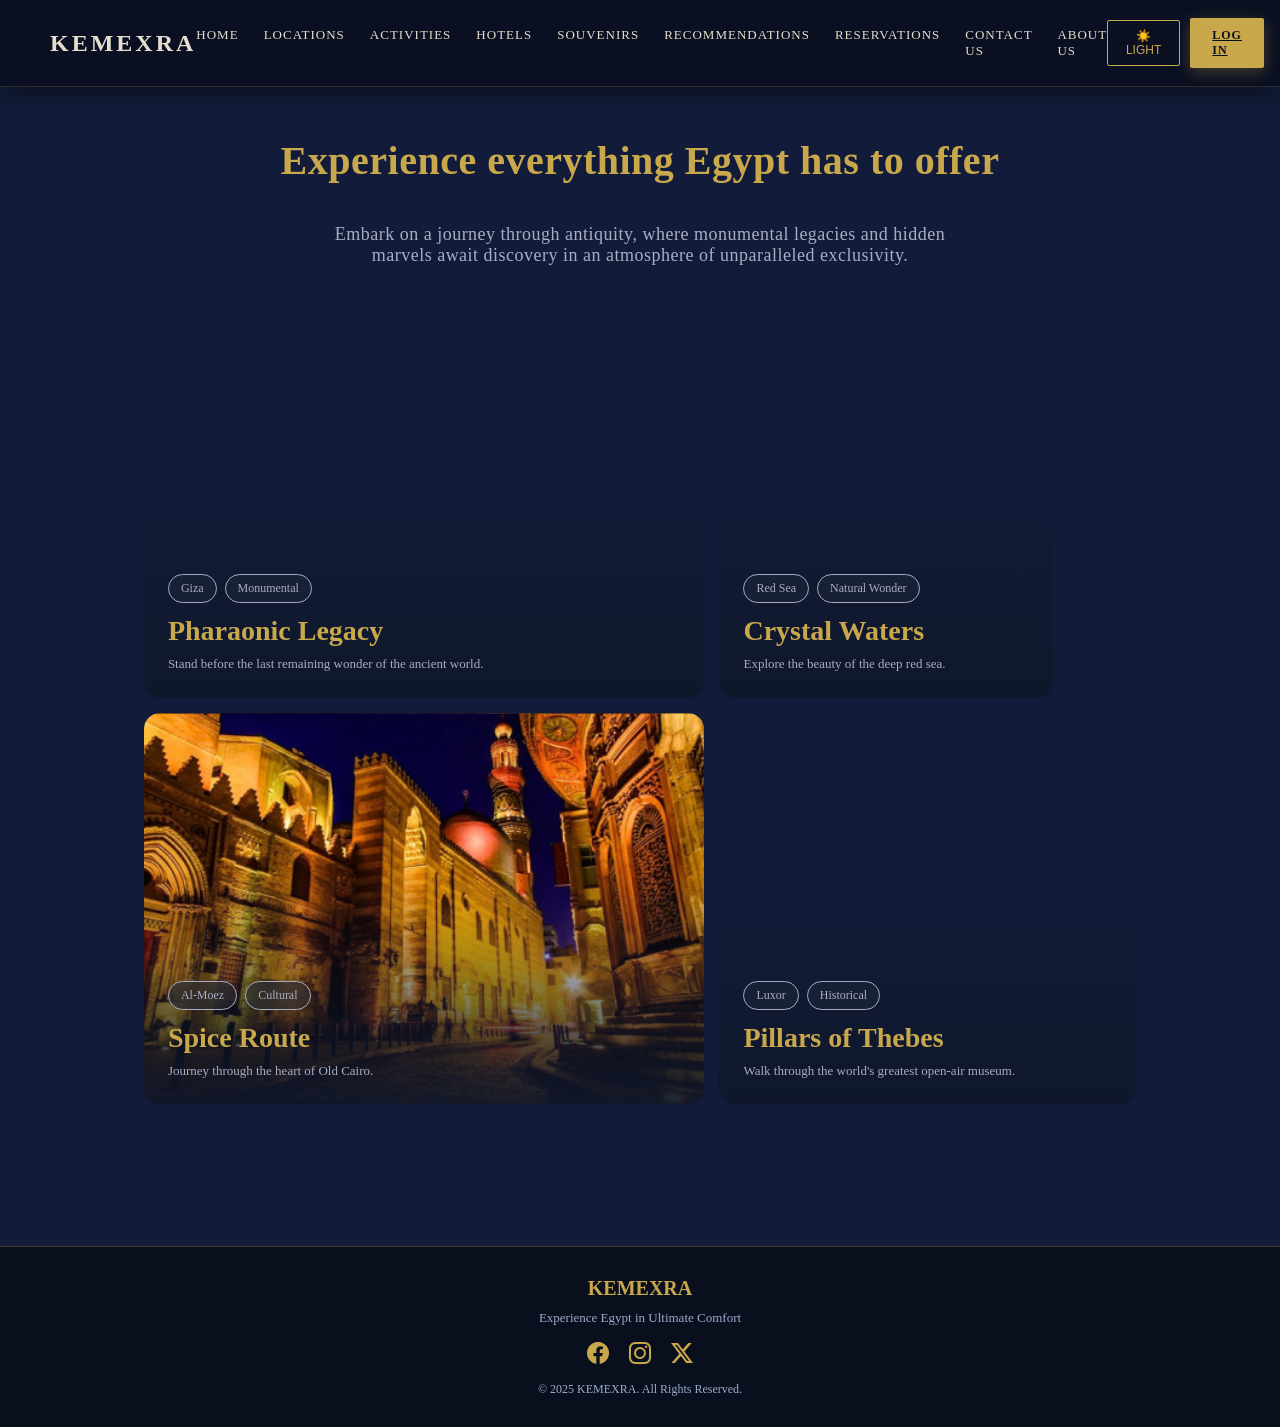
==== commit aad763cd: "Update activities.html" ====
--- a/activities/activities.html
+++ b/activities/activities.html
@@ -23,6 +23,8 @@
         <a href="../souvenirs/souvenirs.html">Souvenirs</a>
         <a href="../Recommendations/rec.html">Recommendations</a>
         <a href="../booking/booking.html">Reservations</a>
+               <a href="../tourism/Contact.html">contact us</a>
+         <a href="../tourism/About.html">about us</a>
     </div>
     <div style="display:flex; gap:10px; align-items:center;">
         <button class="theme-btn" onclick="toggleTheme()">☀️ Light</button>
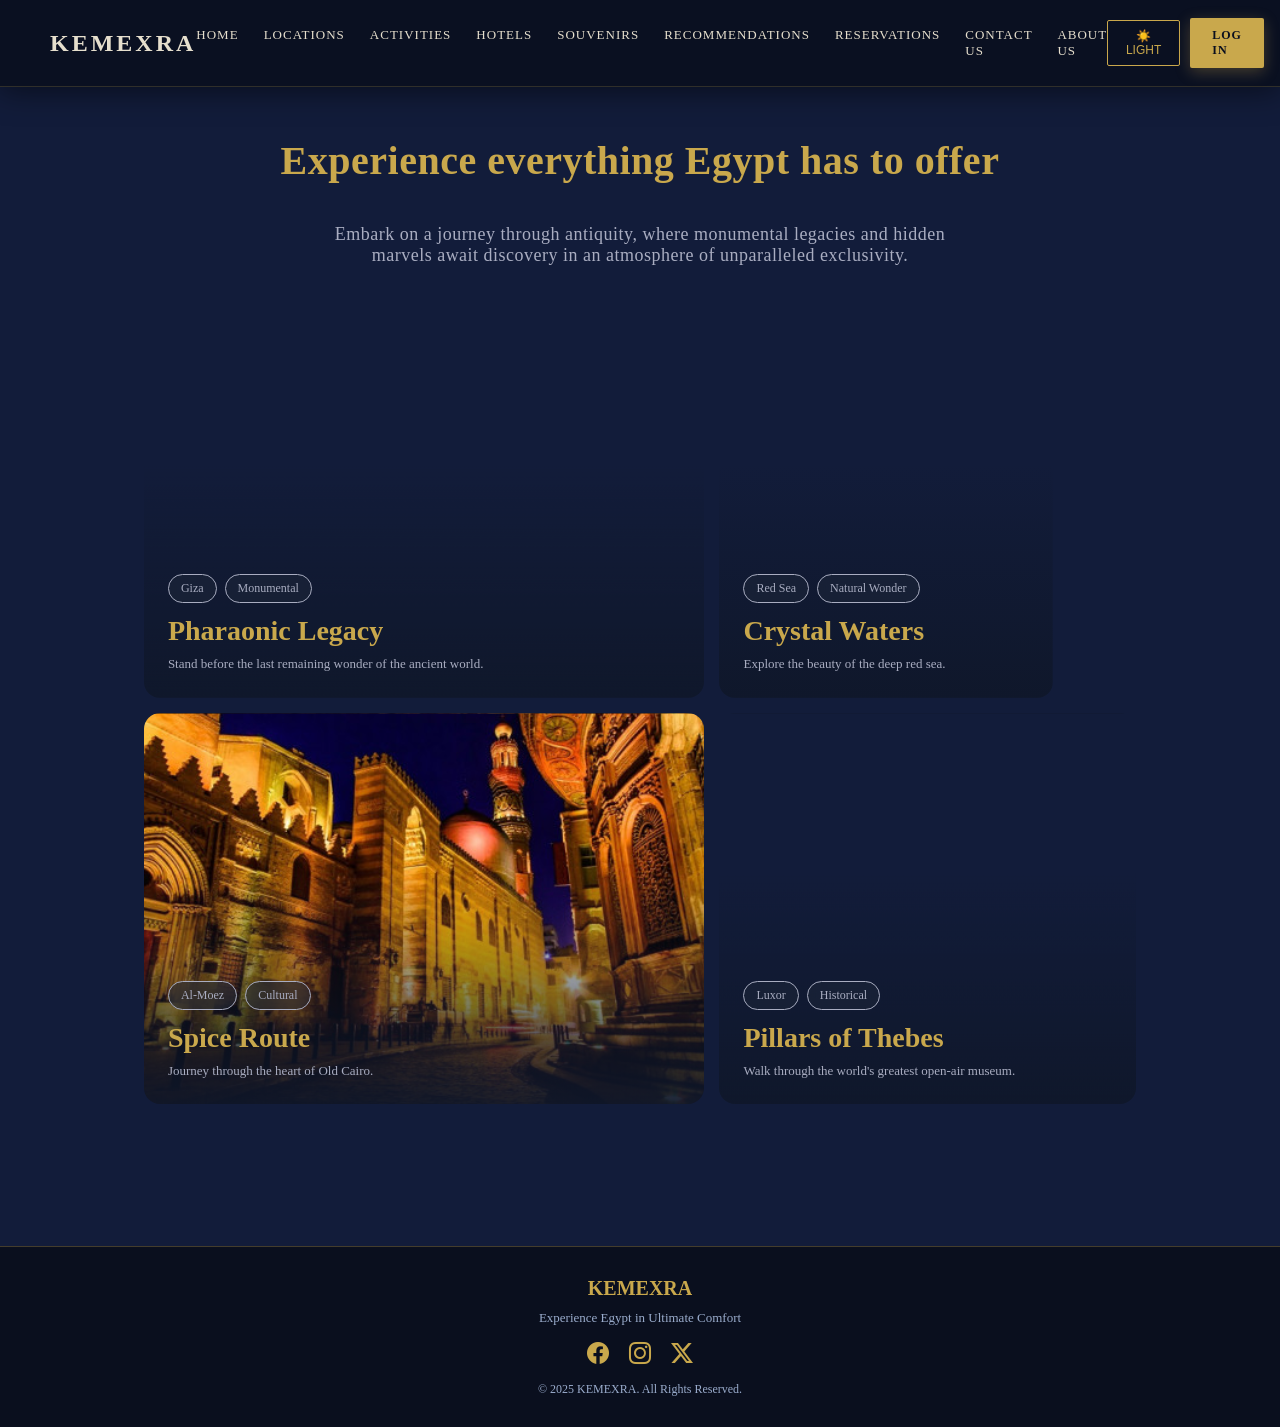
==== commit f41e2b9e: "Update activities.html" ====
--- a/activities/activities.html
+++ b/activities/activities.html
@@ -28,7 +28,7 @@
     </div>
     <div style="display:flex; gap:10px; align-items:center;">
         <button class="theme-btn" onclick="toggleTheme()">☀️ Light</button>
-        <a class="action-btn" href="log-in/login.html">LOG IN</a>
+        <a class="action-btn" ="../log-in/login.html">LOG IN</a>
     </div>
 </nav>
 <!--  Default main page dark-->
@@ -101,19 +101,19 @@
             <p class="yasso-sphinx-lower-tag">The Genesis</p>
             <h2 class="yasso-sphinx-card-title">Archeticts of Eternity</h2>
             <p class="yasso-sphinx-description">Constructed over 4,500 years ago, the pyramids stand as a testament to human ingenuity and divine ambition. Explore the inner chambers with our resident Egyptologists.</p>
-            <a href="#" class="yasso-sphinx-link">Discover History</a>
+            <a ="#" class="yasso-sphinx-link">Discover History</a>
         </div>
         <div class="yasso-sphinx-card">
             <div class="yasso-mini-icon-color"><i class="bi bi-key-fill"></i></div>
             <h3 class="yasso-mini-card-title">Private access</h3>
             <p class="yasso-mini-card-description">Exclusive before-hours entry to the Sphinx enclosure and private tomb access.</p>
-            <a href="#" class="yasso-sphinx-link-low-effort">Request Access -></a>
+            <a ="#" class="yasso-sphinx-link-low-effort">Request Access -></a>
         </div>
         <div class="yasso-sphinx-card-2">
             <div class="yasso-mini-icon-color"><i class="bi bi-car-front-fill"></i></div>
             <h3 class="yasso-mini-card-title">Dune Treks</h3>
             <p class="yasso-mini-card-description">Tear through the shifting Sahara dunes in high-performance 4x4s as the sun dips below the horizon.</p>
-            <a href="#" class="yasso-sphinx-link-low-effort">View Itinerary -></a>
+            <a ="#" class="yasso-sphinx-link-low-effort">View Itinerary -></a>
         </div>
     </div>
     <div class="yasso-extra-activity-sphinx">
@@ -121,7 +121,7 @@
         <p class="yasso-sphinx-lower-tag">Masterpiece</p>
             <h2 class="yasso-sphinx-card-title">The wonders of Egyptian engineering</h2>
             <p class="yasso-sphinx-description">Venture into the heart of the tombs with expert Egyptologists to witness the ingenuity that defined a civilization.</p>
-            <a href="#" class="yasso-sphinx-link">Venture into the tombs</a>
+            <a ="#" class="yasso-sphinx-link">Venture into the tombs</a>
         </div>
     </div>
     
@@ -173,7 +173,7 @@
                 <p class="sharm-card-description">
                     Top-tier, regularly serviced equipment from leading brands. Including nitrox-compatible computers, regulators, and specialized deep-water thermal protection.
                 </p>
-                <a href="#" class="sharm-card-link">View Inventory →</a>
+                <a ="#" class="sharm-card-link">View Inventory →</a>
             </div>
             <div class="sharm-card">
                 <div class="sharm-card-icon"><i class="bi bi-mortarboard-fill"></i></div>
@@ -183,7 +183,7 @@
                 <p class="sharm-card-description">
                     From initial certification to advanced technical diving. Our multilingual PADI & SSI certified master instructors ensure safety and skill mastery.
                 </p>
-                <a href="#" class="sharm-card-link">Explore Courses →</a>
+                <a "../locations/locations.html" class="sharm-card-link">Explore Courses →</a>
             </div>
             <div class="sharm-card">
                 <div class="sharm-card-icon"><i class="fa-solid fa-ship"></i> </div>
@@ -192,7 +192,7 @@
                 </h2>
                 <p class="sharm-card-description">
                     Exclusive access to pristine dive sites aboard luxury yachts. Customized itineraries, private guides, and gourmet onboard catering for intimate groups.                </p>
-                <a href="#" class="sharm-card-link">Charter a Vessel →</a>
+                <a "../locations/locations.html" class="sharm-card-link">Charter a Vessel →</a>
             </div>
         </div>
     </div>
@@ -212,7 +212,7 @@
         <p class="khan-title-mini">The spice route</p>
         <h1 class="khan-title">Al-Moez & Bazaar</h1>
         <p class="khan-description">Step into the labyrinth of Islamic Cairo. A sensory journey through centuries of artisanal craftsmanship, exotic spices, and the timeless hum of the historic souks.</p>
-        <a href="#" class="yasso-khan-link">Book Guided Walk</a>
+        <a "../locations/locations.html" class="yasso-khan-link">Book Guided Walk</a>
         
     </div>
     <hr class="yasso-line">
@@ -243,7 +243,7 @@
         <div class="khan-lower-lower-left">
             <h2 class="khan-lower-lower-title">Curated bazar tours</h2>
             <p class="khan-mini-card-description">Navigate the complex alleys with our expert historians. Gain access to private artisan workshops and hidden architectural marvels rarely seen by tourists.</p>
-            <a href="#" class="yasso-khan-link">View Itineraries</a>
+            <a "../locations/locations.html" class="yasso-khan-link">View Itineraries</a>
         </div>
         <div class="khan-lower-lower-right">
         </div>
@@ -286,7 +286,7 @@
                 <div class="luxor-lower-lower-right-card-icon"><i class="bi bi-compass-fill"></i></div>
                 <h2 class="khan-title">Guided Expiditions</h2>
                 <p class="khan-lower-lower-left-description">Expert Egyptologists reveal the deciphered secrets of the soaked lake and obelisks</p>
-                <a href="#" class="yasso-luxor-link">Reserve a tour</a>
+                <a "../locations/locations.html" class="yasso-luxor-link">Reserve a tour</a>
                </div>
                <div class="luxor-lower-lower-right-card2">
                 <div class="luxor-lower-lower-right-card-icon"><i class="bi bi-eye-fill"></i> </div>
@@ -325,7 +325,7 @@
                 <h2 class="card-upper-tag">Giza Pleateau</h2>
                 <h1 class="card-title-light">Pharaonic Legacy</h1>
                 <p class="card-description-light">Stand before the last remaining wonder of the ancient world. An exclusive journey into the monumental triumphs of a civilization lost to time.</p>
-                <a href="#" class="yasso-card-link-light" data-location="giza-light">Explore experience →</a>
+                <a "../locations/locations.html" class="yasso-card-link-light" data-location="giza-light">Explore experience →</a>
             </div>
         </div>
         <div class="yasso-double-cards-light">
@@ -334,7 +334,7 @@
                 <h2 class="card-upper-tag">Sharm El Sheikh</h2>
                 <h1 class="card-title-light">Deep Blue Sharm</h1>
                 <p class="card-description-light">Dive into the pristine waters of the Red Sea. Discover vibrant coral reefs and marine life in a world-class underwater sanctuary, guided by master divers.</p>
-                <a href="#" class="yasso-card-link-light" data-location="sharm-light">Explore experience →</a>
+                <a "../locations/locations.html" class="yasso-card-link-light" data-location="sharm-light">Explore experience →</a>
             </div>
             <div class="yasso-card2-left">
             </div>
@@ -343,7 +343,7 @@
             <div class="yasso-middle-card-content">
                 <h2 class="card-upper-tag">Luxor</h2>
                 <h1 class="middle-card-title-light">The Pillars of Thebes</h1>
-                <div class="just-to-have-the-link-be-on-the-right"><p class="middle-card-description-light">Walk among the colossal columns of Karnak and the Valley of the Kings. Witness the majestic scale of ancient architectural mastery under the desert sun. </p> <a href="#" class="yasso-middle-card-link" data-location="luxor-light">Explore experience →</a></div>
+                <div class="just-to-have-the-link-be-on-the-right"><p class="middle-card-description-light">Walk among the colossal columns of Karnak and the Valley of the Kings. Witness the majestic scale of ancient architectural mastery under the desert sun. </p> <a "../locations/locations.html" class="yasso-middle-card-link" data-location="luxor-light">Explore experience →</a></div>
             </div>
         </div>
         <div class="yasso-double-cards-light">
@@ -354,7 +354,7 @@
                 <h2 class="card-upper-tag">cairo</h2>
                 <h1 class="card-title-light">The Gilded Labyrinth</h1>
                 <p class="card-description-light">Trace the glow of a thousand brass lanterns through Cairo's medieval heart. A curated twilight passage through spice-scented alleyways and the living history of the Fatimid era.</p>
-                <a href="#" class="yasso-card-link-light" data-location="almoez-light">Explore experience →</a>
+                <a "../locations/locations.html" class="yasso-card-link-light" data-location="almoez-light">Explore experience →</a>
             </div>
         </div>
     </div>
@@ -451,7 +451,7 @@
                 <div class="sharm-icon"><i class="fa-solid fa-fish-fins"></i></div>
                 <p class="mid-sharm-right-title">Private Charters</p>
                 <p class="mid-sharm-right-description">Elevate your underwater journey with our exclusive yacht charters. Accompanied by marine biologists, explore untouched dive sites away from the crowds.</p>
-                <a href="#" class="mid-sharm-right-link">Charter a Vessel →</a>
+                <a "../locations/locations.html" class="mid-sharm-right-link">Charter a Vessel →</a>
             </div>
             
         </div>
@@ -482,7 +482,7 @@
                 <div class="description">
                     <h2 class="description-title">Shallow Water Snorkeling</h2>
                     <p class="actual-description">For those who prefer to stay near the surface, our guided snorkeling tours offer a window into a kaleidoscopic world of soft corals and gentle sea turtles just meters from our pristine beaches.</p>
-                    <a href="#" class="description-link">Explore spots ></a>
+                    <a "../locations/locations.html" class="description-link">Explore spots ></a>
                 </div>
                 <div class="image"></div>
             </div>
@@ -575,13 +575,13 @@
                     <p class="khan-lower-lower-light-card-icon"><i class="bi bi-cup-hot"></i></p>
                     <p class="khan-lower-lower-light-card-title">El Fishawy Cafe</p>
                     <p class="khan-lower-lower-light-card-description">Sip traditional mint tea in Cairo's oldest cafe, a mirror-lined establishment that has been open continuously for centuries.</p>
-                    <a href="#" class="khan-lower-lower-light-card-link">Discover →</a>
+                    <a "../locations/locations.html" class="khan-lower-lower-light-card-link">Discover →</a>
                 </div>
                 <div class="khan-lower-lower-light-card">
                     <p class="khan-lower-lower-light-card-icon"><i class="fa-brands fa-fort-awesome"></i></p>
                     <p class="khan-lower-lower-light-card-title">Qalawun Complex</p>
                     <p class="khan-lower-lower-light-card-description">Step into the golden age of the Mamluks. At the heart of Al-Muizz Street, the Qalawun Complex stands as a breathtaking convergence of light and stone, where sun-drenched stained glass illuminates centuries of history.</p>
-                    <a href="#" class="khan-lower-lower-light-card-link">Discover →</a>
+                    <a "../locations/locations.html" class="khan-lower-lower-light-card-link">Discover →</a>
                 </div>
             </div>
         </div>
@@ -592,9 +592,9 @@
     <p class="footer-logo">KEMEXRA</p>
     <p class="footer-tagline">Experience Egypt in Ultimate Comfort</p>
     <div class="footer-socials">
-        <a href="#"><i class="bi bi-facebook"></i></a>
-        <a href="#"><i class="bi bi-instagram"></i></a>
-        <a href="#"><i class="bi bi-twitter-x"></i></a>
+        <a "../locations/locations.html"><i class="bi bi-facebook"></i></a>
+        <a "../locations/locations.html"><i class="bi bi-instagram"></i></a>
+        <a "../locations/locations.html"><i class="bi bi-twitter-x"></i></a>
     </div>
     <p class="footer-copy">&copy; 2025 KEMEXRA. All Rights Reserved.</p>
 </footer>
